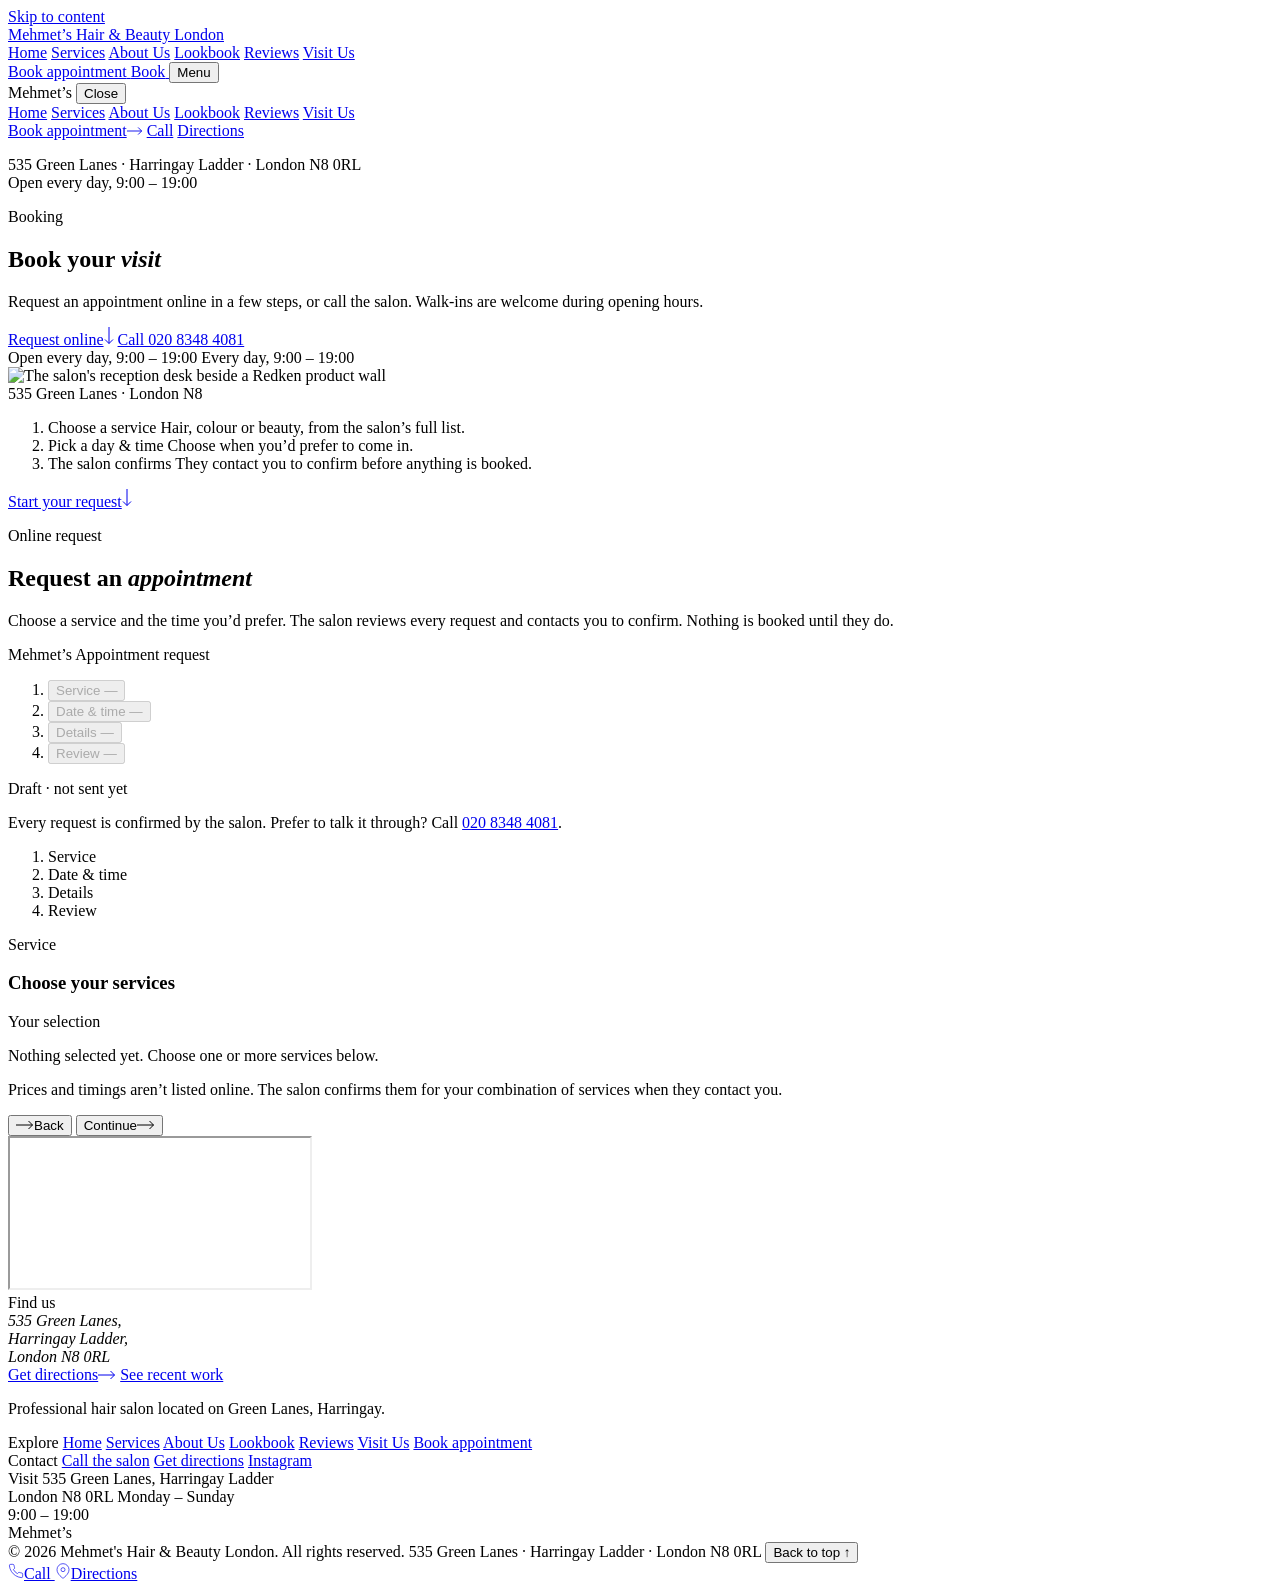
==== booking.html @ 2f1217dd "Add files via upload" ====
<!DOCTYPE html>
<html lang="en-GB">
<head>
<meta charset="utf-8">
<meta name="viewport" content="width=device-width, initial-scale=1">
<title>Booking | Mehmet's Hair &amp; Beauty London, 535 Green Lanes N8</title>
<meta name="description" content="Request an appointment at Mehmet's Hair &amp; Beauty London, or call 020 8348 4081. Open every day 9:00–19:00 at 535 Green Lanes, Harringay Ladder, London N8 0RL.">
<link rel="canonical" href="booking.html">
<meta property="og:type" content="website">
<meta property="og:site_name" content="Mehmet's Hair &amp; Beauty London">
<meta property="og:title" content="Booking | Mehmet's Hair &amp; Beauty London, 535 Green Lanes N8">
<meta property="og:description" content="Request an appointment at Mehmet's Hair &amp; Beauty London, or call 020 8348 4081. Open every day 9:00–19:00 at 535 Green Lanes, Harringay Ladder, London N8 0RL.">
<meta property="og:image" content="assets/images/look-bridal-updo.jpg">
<meta name="twitter:card" content="summary_large_image">
<meta name="theme-color" content="#15120E">
<link rel="icon" href="favicon.svg" type="image/svg+xml">
<link rel="preconnect" href="https://fonts.googleapis.com">
<link rel="preconnect" href="https://fonts.gstatic.com" crossorigin>
<link rel="stylesheet" href="https://fonts.googleapis.com/css2?family=Libre+Caslon+Display&amp;family=Libre+Caslon+Text:ital@1&amp;family=Schibsted+Grotesk:wght@400;500;600&amp;display=swap" media="print" onload="this.media='all'">
<noscript><link rel="stylesheet" href="https://fonts.googleapis.com/css2?family=Libre+Caslon+Display&amp;family=Libre+Caslon+Text:ital@1&amp;family=Schibsted+Grotesk:wght@400;500;600&amp;display=swap"></noscript>
<link rel="preload" as="image" type="image/webp" fetchpriority="high"
      imagesizes="(min-width: 1024px) 460px, 76vw"
      imagesrcset="assets/images/booking-reception-arch-v3-480.webp 480w,
                   assets/images/booking-reception-arch-v3-800.webp 800w,
                   assets/images/booking-reception-arch-v3.webp 1000w">
<link rel="stylesheet" href="assets/css/site.css?v=12">
<script type="application/ld+json">{"@context":"https://schema.org","@type":"HairSalon","name":"Mehmet's Hair & Beauty London","telephone":"+44 20 8348 4081","address":{"@type":"PostalAddress","streetAddress":"535 Green Lanes, Harringay Ladder","addressLocality":"London","postalCode":"N8 0RL","addressCountry":"GB"},"geo":{"@type":"GeoCoordinates","latitude":51.5821896,"longitude":-0.0998259},"openingHoursSpecification":[{"@type":"OpeningHoursSpecification","dayOfWeek":["Monday","Tuesday","Wednesday","Thursday","Friday","Saturday","Sunday"],"opens":"09:00","closes":"19:00"}],"hasMap":"https://www.google.com/maps/place/?q=place_id:ChIJRani9_MbdkgRm6W9HlGE5A0","sameAs":["https://www.instagram.com/mehmets_hair_beauty/"]}</script>
<script src="assets/js/lenis.min.js?v=12" defer></script>
<script src="assets/js/site-motion.js?v=12" defer></script>
<script src="assets/js/site.js?v=12" defer></script>
<script src="assets/js/booking.js?v=12" defer></script>
</head>
<body>

<a class="skip-link" href="#main">Skip to content</a>

<header class="site-header" data-site-header>
  <div class="site-header__inner">
    <a class="wordmark" href="index.html" aria-label="Mehmet's Hair &amp; Beauty London, home">
      <span class="wordmark__name">Mehmet&rsquo;s</span>
      <span class="wordmark__sub">Hair &amp; Beauty London</span>
    </a>
    <nav class="main-nav" aria-label="Main">
      <a href="index.html">Home</a>
      <a href="services.html">Services</a>
      <a href="index.html#about">About Us</a>
      <a href="index.html#lookbook">Lookbook</a>
      <a href="index.html#reviews">Reviews</a>
      <a href="index.html#visit">Visit Us</a>
    </nav>
    <div class="header-actions">
      <a class="btn-book" href="#request" aria-current="page">
        <span class="btn-book__long">Book appointment</span>
        <span class="btn-book__short">Book</span>
      </a>
      <button class="menu-toggle" type="button" aria-label="Open menu" aria-expanded="false" aria-controls="site-menu" data-menu-open>
        <span class="menu-toggle__label">Menu</span>
        <span class="menu-toggle__bars" aria-hidden="true"><span></span><span></span></span>
      </button>
    </div>
  </div>
</header>

<div class="site-menu" id="site-menu" role="dialog" aria-modal="true" aria-label="Menu" aria-hidden="true" data-menu>
  <div class="site-menu__bar">
    <span>Mehmet&rsquo;s</span>
    <button class="menu-close" type="button" data-menu-close>
      Close
      <span class="menu-close__x" aria-hidden="true"><span></span><span></span></span>
    </button>
  </div>
  <nav class="site-menu__nav" aria-label="Menu">
    <a href="index.html">Home</a>
    <a href="services.html">Services</a>
    <a href="index.html#about">About Us</a>
    <a href="index.html#lookbook">Lookbook</a>
    <a href="index.html#reviews">Reviews</a>
    <a href="index.html#visit">Visit Us</a>
  </nav>
  <div class="site-menu__foot">
    <a class="btn-wide" href="#request">Book appointment<svg width="16" height="10" viewBox="0 0 18 10" fill="none" stroke="currentColor" aria-hidden="true"><path d="M0 5h16.5M12.5 1l4 4-4 4"/></svg></a>
    <a class="btn-split" href="tel:+442083484081" aria-label="Call the salon on 020 8348 4081">Call</a>
    <a class="btn-split" href="https://www.google.com/maps/place/?q=place_id:ChIJRani9_MbdkgRm6W9HlGE5A0" target="_blank" rel="noopener">Directions</a>
    <p>535 Green Lanes · Harringay Ladder · London N8 0RL<br>Open every day, 9:00 – 19:00</p>
  </div>
</div>

<main id="main">

<section class="bk-hero">
  <div class="bk-hero__panel" aria-hidden="true"></div>
  <div class="bk-hero__grid">
    <div class="bk-hero__copy">
      <p class="eyebrow" data-reveal="fade" data-now data-delay="100">Booking</p>
      <h1 data-reveal="lines" data-now data-delay="180">
        <span class="line"><span>Book your</span></span>
        <span class="line"><span><em>visit</em></span></span>
      </h1>
      <p class="bk-hero__lede" data-reveal="up" data-now data-delay="600">Request an appointment online in a few steps, or call the salon. Walk-ins are welcome during opening hours.</p>
      <div class="bk-hero__cta" data-reveal="up" data-now data-delay="720">
        <a class="btn btn--cream" href="#request">Request online<svg width="10" height="18" viewBox="0 0 10 18" fill="none" stroke="currentColor" aria-hidden="true"><path d="M5 0v16.5M1 12.5l4 4 4-4"/></svg></a>
        <a class="btn btn--ghost" href="tel:+442083484081" aria-label="Call the salon on 020 8348 4081">Call 020 8348 4081</a>
      </div>
      <div class="bk-hero__meta" data-reveal="fade" data-now data-delay="860">
        <span><span class="status-dot" data-status-dot></span><span data-status-text>Open every day, 9:00 – 19:00</span></span>
        <span class="dim">Every day, 9:00 – 19:00</span>
        <span class="bk-hero__picked" data-picked hidden>Enquiring about <strong data-picked-name></strong><a href="services.html">Change</a></span>
      </div>
    </div>
    <div class="bk-hero__arch">
      <div class="bk-hero__arch-outline" data-reveal="fade" data-now data-delay="1150" aria-hidden="true"></div>
      <div data-reveal="mask" data-now data-delay="300">
        <div class="bk-hero__arch-shot">
          <div data-parallax="0.07">
            <picture>
              <source type="image/webp"
                  sizes="(min-width: 1024px) 460px, 76vw"
                  srcset="assets/images/booking-reception-arch-v3-480.webp 480w,
                  assets/images/booking-reception-arch-v3-800.webp 800w,
                  assets/images/booking-reception-arch-v3.webp 1000w">
              <img src="assets/images/booking-reception-arch-v3.jpg" width="1000" height="1449" fetchpriority="high" decoding="async" alt="The salon's reception desk beside a Redken product wall">
            </picture>
          </div>
        </div>
      </div>
      <span class="bk-hero__arch-caption" data-reveal="fade" data-now data-delay="1350">535 Green Lanes · London N8</span>
    </div>
    <nav class="bk-steps" aria-label="How booking works" data-reveal="fade" data-delay="950">
      <span class="bk-steps__bleed" aria-hidden="true"></span>
      <ol data-reveal="stagger" data-delay="1000">
      <li>
        <span class="bk-steps__mark" aria-hidden="true">
          <span class="bk-steps__dot"></span>
          <span class="bk-steps__line"></span>
        </span>
        <span class="bk-steps__body">
          <span class="bk-steps__title">Choose a service</span>
          <span class="bk-steps__desc">Hair, colour or beauty, from the salon’s full list.</span>
        </span>
      </li>
      <li>
        <span class="bk-steps__mark" aria-hidden="true">
          <span class="bk-steps__dot"></span>
          <span class="bk-steps__line"></span>
        </span>
        <span class="bk-steps__body">
          <span class="bk-steps__title">Pick a day &amp; time</span>
          <span class="bk-steps__desc">Choose when you’d prefer to come in.</span>
        </span>
      </li>
      <li>
        <span class="bk-steps__mark" aria-hidden="true">
          <span class="bk-steps__dot"></span>
          <span class="bk-steps__line"></span>
        </span>
        <span class="bk-steps__body">
          <span class="bk-steps__title">The salon confirms</span>
          <span class="bk-steps__desc">They contact you to confirm before anything is booked.</span>
        </span>
      </li>
      </ol>
      <a class="bk-steps__cta" href="#request">Start your request<svg width="10" height="18" viewBox="0 0 10 18" fill="none" stroke="currentColor" aria-hidden="true"><path d="M5 0v16.5M1 12.5l4 4 4-4"/></svg></a>
    </nav>
  </div>
</section>

<section class="request" id="request">
  <div class="shell">
    <div class="request__head">
      <div>
        <p class="eyebrow" data-reveal="up">Online request</p>
        <h2 data-reveal="lines">
          <span class="line line--flush"><span>Request an</span></span>
          <span class="line"><span><em>appointment</em></span></span>
        </h2>
      </div>
      <p data-reveal="up">Choose a service and the time you’d prefer. The salon reviews every request and contacts you to confirm. Nothing is booked until they do.</p>
    </div>

    <div class="wizard" data-reveal="up" data-wizard>
      <aside class="rail" aria-label="Your request">
        <div class="rail__frame" aria-hidden="true"></div>
        <div class="rail__inner">
          <div class="rail__head">
            <span>Mehmet&rsquo;s</span>
            <span>Appointment request</span>
          </div>
          <ol class="rail__steps" aria-label="Booking steps">
            <li class="rail__step" data-rail-step="1">
              <span class="rail__marker" aria-hidden="true">
                <span class="rail__dot"></span>
                <span class="rail__line"></span>
              </span>
              <button class="rail__btn" type="button" disabled data-rail-go="1" aria-label="Service">
                <span class="rail__label">Service</span>
                <span class="rail__value" data-rail-value>—</span>
              </button>
            </li>
            <li class="rail__step" data-rail-step="2">
              <span class="rail__marker" aria-hidden="true">
                <span class="rail__dot"></span>
                <span class="rail__line"></span>
              </span>
              <button class="rail__btn" type="button" disabled data-rail-go="2" aria-label="Date & time">
                <span class="rail__label">Date &amp; time</span>
                <span class="rail__value" data-rail-value>—</span>
              </button>
            </li>
            <li class="rail__step" data-rail-step="3">
              <span class="rail__marker" aria-hidden="true">
                <span class="rail__dot"></span>
                <span class="rail__line"></span>
              </span>
              <button class="rail__btn" type="button" disabled data-rail-go="3" aria-label="Details">
                <span class="rail__label">Details</span>
                <span class="rail__value" data-rail-value>—</span>
              </button>
            </li>
            <li class="rail__step" data-rail-step="4">
              <span class="rail__marker" aria-hidden="true">
                <span class="rail__dot"></span>
                <span class="rail__line"></span>
              </span>
              <button class="rail__btn" type="button" disabled data-rail-go="4" aria-label="Review">
                <span class="rail__label">Review</span>
                <span class="rail__value" data-rail-value>—</span>
              </button>
            </li>
          </ol>
          <div class="rail__foot">
            <span class="rail__status" aria-live="polite"><span class="status-dot" data-card-dot></span><span data-card-status>Draft · not sent yet</span></span>
            <p>Every request is confirmed by the salon. Prefer to talk it through? Call <a href="tel:+442083484081" aria-label="Call the salon on 020 8348 4081">020 8348 4081</a>.</p>
          </div>
        </div>
      </aside>

      <div class="pane" data-flow>
        <div class="progress" data-progress>
          <ol aria-label="Booking steps">
            <li data-progress-step="1">
              <span class="progress__bar"><span></span></span>
              <span class="progress__label">Service</span>
            </li>
            <li data-progress-step="2">
              <span class="progress__bar"><span></span></span>
              <span class="progress__label">Date &amp; time</span>
            </li>
            <li data-progress-step="3">
              <span class="progress__bar"><span></span></span>
              <span class="progress__label">Details</span>
            </li>
            <li data-progress-step="4">
              <span class="progress__bar"><span></span></span>
              <span class="progress__label">Review</span>
            </li>
          </ol>
          <span class="progress__mobile" data-progress-mobile>Service</span>
        </div>

        <div data-pane>

          <!-- Step 1 — services -->
          <div class="step" data-step="1">
            <h3 tabindex="-1" data-focus>Choose your services</h3>
            <div class="selection">
              <div class="selection__head">
                <span>Your selection</span>
                <span class="selection__count" aria-live="polite" data-sel-count></span>
              </div>
              <p class="selection__empty" data-sel-empty>Nothing selected yet. Choose one or more services below.</p>
              <ul class="chips" aria-label="Selected services" data-chips hidden></ul>
            </div>
            <div class="tabs" role="tablist" aria-label="Service categories" data-tabs></div>
            <div class="svc-grid" role="group" data-svc-grid></div>
            <p class="step__fine">Prices and timings aren’t listed online. The salon confirms them for your combination of services when they contact you.</p>
          </div>

          <!-- Step 2 — day &amp; time -->
          <div class="step step--when" data-step="2" hidden>
            <div class="field-block">
              <h3 tabindex="-1" data-focus>Choose a day &amp; time</h3>
              <p class="step__for">For <strong data-svc-text></strong><button class="text-btn" type="button" data-goto="1">Add or change</button></p>
            </div>
            <div class="field-block">
              <span class="field-label">Day</span>
              <div class="days" role="radiogroup" aria-label="Preferred day" data-days></div>
              <button class="text-btn days-more" type="button" data-more>Show later dates</button>
            </div>
            <div class="times" data-times hidden>
              <span class="field-label">Preferred start time · <strong data-date-long></strong></span>
              <div data-time-groups></div>
            </div>
            <p class="step__fine step__fine--rule">Live availability isn’t shown online yet. Choose the time you’d prefer and the salon will confirm it, or suggest the nearest free time, when they contact you.</p>
          </div>

          <!-- Step 3 — details -->
          <form class="step step--details" data-step="3" hidden novalidate data-details-form>
            <h3 tabindex="-1" data-focus>Your details</h3>
            <div class="form-grid">
              <div class="field">
                <label for="bk-name">Full name</label>
                <input id="bk-name" name="name" type="text" autocomplete="name" maxlength="80" aria-invalid="false" aria-describedby="bk-name-err">
                <span class="field__err" id="bk-name-err"></span>
              </div>
              <div class="field">
                <label for="bk-phone">Mobile number</label>
                <input id="bk-phone" name="phone" type="tel" inputmode="tel" autocomplete="tel" maxlength="25" aria-invalid="false" aria-describedby="bk-phone-err">
                <span class="field__err" id="bk-phone-err"></span>
              </div>
            </div>
            <div class="field">
              <label for="bk-email">Email <span class="opt">(optional)</span></label>
              <input id="bk-email" name="email" type="email" inputmode="email" autocomplete="email" maxlength="120" aria-invalid="false" aria-describedby="bk-email-err">
              <span class="field__err" id="bk-email-err"></span>
            </div>
            <div class="field">
              <label for="bk-notes">Notes for your stylist <span class="opt">(optional)</span></label>
              <textarea id="bk-notes" name="notes" rows="3" maxlength="500" placeholder="Current colour, recent treatments, hair length" aria-invalid="false" aria-describedby="bk-notes-err"></textarea>
              <span class="field__err" id="bk-notes-err"></span>
            </div>
            <div class="visually-hidden" aria-hidden="true">
              <label for="bk-website">Leave this field empty</label>
              <input id="bk-website" name="website" type="text" tabindex="-1" autocomplete="off">
            </div>
            <button type="submit" class="visually-hidden" tabindex="-1" aria-hidden="true">Continue</button>
            <p class="step__fine">Your details are only used to arrange this appointment.</p>
          </form>

          <!-- Step 4 — review -->
          <div class="step" data-step="4" hidden>
            <h3 tabindex="-1" data-focus>Review your request</h3>
            <dl class="review-list" data-review-list></dl>
            <p class="notice">Sending this request does not book the appointment. The salon will contact you to confirm, and the appointment is booked only once they do.</p>
          </div>

          <!-- Step 5 — sent -->
          <div class="step step--done" data-step="5-ok" hidden>
            <span class="badge"><span class="badge__dot"></span><span data-badge-label>Awaiting salon confirmation</span></span>
            <h3 tabindex="-1" data-focus>Request received, <em data-first-name></em>.</h3>
            <p data-done-lede>Your request has reached the salon. It is not a confirmed booking yet: the salon will contact you on <strong data-phone-out></strong> to confirm the appointment or suggest another time.</p>
            <!-- Shown instead of the paragraph above when this build has no booking
                 backend to send to (e.g. a static GitHub Pages preview) — so the demo
                 never claims a request reached the salon when nothing was sent. -->
            <p data-preview-note hidden>This is a preview build of the website, so the form isn&rsquo;t connected to the salon&rsquo;s booking system here &mdash; nothing was actually sent. Call <a href="tel:+442083484081">020 8348 4081</a> to book, or try this on the live site once it&rsquo;s connected.</p>
            <dl class="done-grid" data-done-grid></dl>
            <div class="done-actions">
              <a class="btn btn--ink" href="tel:+442083484081" aria-label="Call the salon on 020 8348 4081">Call the salon<svg width="18" height="10" viewBox="0 0 18 10" fill="none" stroke="currentColor" aria-hidden="true"><path d="M0 5h16.5M12.5 1l4 4-4 4"/></svg></a>
              <a class="btn btn--ghost-ink" href="index.html">Back to home</a>
              <button class="text-btn" type="button" data-restart>Make another request</button>
            </div>
          </div>

          <!-- Step 5 — not sent -->
          <div class="step step--done step--fail" data-step="5-fail" role="alert" hidden>
            <span class="badge badge--fail"><span class="badge__dot"></span>Not sent</span>
            <h3 tabindex="-1" data-focus>Your request wasn’t sent.</h3>
            <p><span data-fail-msg></span> Nothing has been booked. Your details are still here, so you can try again, or call the salon on <a href="tel:+442083484081" aria-label="Call the salon on 020 8348 4081">020 8348 4081</a>.</p>
            <div class="done-actions">
              <button class="btn btn--ink" type="button" data-retry>Try again</button>
              <a class="btn btn--ghost-ink" href="tel:+442083484081" aria-label="Call the salon on 020 8348 4081">Call the salon</a>
              <button class="text-btn" type="button" data-goto="4">Review details</button>
            </div>
          </div>

        </div>

        <div class="actions" data-actions>
          <button class="actions__back is-invisible" type="button" data-back>
            <svg width="18" height="10" viewBox="0 0 18 10" fill="none" stroke="currentColor" aria-hidden="true"><path d="M0 5h16.5M12.5 1l4 4-4 4"/></svg>Back
          </button>
          <span class="actions__note" aria-live="polite" data-bar-note></span>
          <button class="actions__next" type="button" data-next aria-disabled="true">
            <span data-next-label>Continue</span><svg width="18" height="10" viewBox="0 0 18 10" fill="none" stroke="currentColor" aria-hidden="true"><path d="M0 5h16.5M12.5 1l4 4-4 4"/></svg>
          </button>
        </div>
      </div>
    </div>
  </div>
</section>

<section class="findus">
  <div class="findus__map" data-reveal="fade">
    <iframe class="map-embed" title="Map showing Mehmet's Hair &amp; Beauty London at 535 Green Lanes, London N8 0RL"
            src="https://maps.google.com/maps?q=Mehmet%27s%20Hair%20%26%20Beauty%20London%2C%20535%20Green%20Lanes%2C%20London%20N8%200RL&amp;z=16&amp;output=embed"
            loading="lazy"></iframe>
  </div>
  <div class="findus__card" data-reveal="up">
    <span class="eyebrow">Find us</span>
    <address>535 Green Lanes,<br>Harringay Ladder,<br>London N8 0RL</address>
    <div>
      <a class="btn btn--cream" href="https://www.google.com/maps/place/?q=place_id:ChIJRani9_MbdkgRm6W9HlGE5A0" target="_blank" rel="noopener">Get directions<svg width="18" height="10" viewBox="0 0 18 10" fill="none" stroke="currentColor" aria-hidden="true"><path d="M0 5h16.5M12.5 1l4 4-4 4"/></svg></a>
      <a class="btn btn--ghost" href="https://www.instagram.com/mehmets_hair_beauty/?hl=en" target="_blank" rel="noopener">See recent work</a>
    </div>
  </div>
</section>

</main>

<footer class="site-footer">
  <div class="shell">
    <div class="site-footer__grid">
      <div>
        <p class="site-footer__blurb">Professional hair salon located on Green Lanes, Harringay.</p>
      </div>
      <nav class="site-footer__col" aria-label="Footer">
        <span class="site-footer__head">Explore</span>
        <a href="index.html">Home</a>
        <a href="services.html">Services</a>
        <a href="index.html#about">About Us</a>
        <a href="index.html#lookbook">Lookbook</a>
        <a href="index.html#reviews">Reviews</a>
        <a href="index.html#visit">Visit Us</a>
        <a href="#request">Book appointment</a>
      </nav>
      <div class="site-footer__col">
        <span class="site-footer__head">Contact</span>
        <a href="tel:+442083484081" aria-label="Call the salon on 020 8348 4081">Call the salon</a>
        <a href="https://www.google.com/maps/place/?q=place_id:ChIJRani9_MbdkgRm6W9HlGE5A0" target="_blank" rel="noopener">Get directions</a>
        <a href="https://www.instagram.com/mehmets_hair_beauty/?hl=en" target="_blank" rel="noopener">Instagram</a>
      </div>
      <div class="site-footer__col">
        <span class="site-footer__head">Visit</span>
        <span>535 Green Lanes, Harringay Ladder<br>London N8 0RL</span>
        <span>Monday – Sunday<br>9:00 – 19:00</span>
      </div>
    </div>
    <div class="site-footer__word" data-reveal="lines" aria-hidden="true"><span class="line"><span>Mehmet&rsquo;s</span></span></div>
    <div class="site-footer__legal">
      <span>© 2026 Mehmet's Hair &amp; Beauty London. All rights reserved.</span>
      <span>535 Green Lanes · Harringay Ladder · London N8 0RL</span>
      <button class="to-top" type="button" data-to-top>Back to top <span aria-hidden="true">↑</span></button>
    </div>
  </div>
  <div class="quick-bar__spacer"></div>
</footer>

<nav class="quick-bar" aria-label="Quick contact" data-quick-bar>
  <a href="tel:+442083484081" aria-label="Call the salon on 020 8348 4081">
    <svg width="16" height="16" viewBox="0 0 24 24" fill="none" stroke="currentColor" aria-hidden="true"><path d="M22 16.92v3a2 2 0 0 1-2.18 2 19.79 19.79 0 0 1-8.63-3.07 19.5 19.5 0 0 1-6-6 19.79 19.79 0 0 1-3.07-8.67A2 2 0 0 1 4.11 2h3a2 2 0 0 1 2 1.72 12.84 12.84 0 0 0 .7 2.81 2 2 0 0 1-.45 2.11L8.09 9.91a16 16 0 0 0 6 6l1.27-1.27a2 2 0 0 1 2.11-.45 12.84 12.84 0 0 0 2.81.7A2 2 0 0 1 22 16.92z"/></svg>Call
  </a>
  <a href="https://www.google.com/maps/place/?q=place_id:ChIJRani9_MbdkgRm6W9HlGE5A0" target="_blank" rel="noopener">
    <svg width="16" height="16" viewBox="0 0 24 24" fill="none" stroke="currentColor" aria-hidden="true"><path d="M21 10c0 7-9 13-9 13s-9-6-9-13a9 9 0 0 1 18 0z"/><circle cx="12" cy="10" r="3"/></svg>Directions
  </a>
</nav>

</body>
</html>
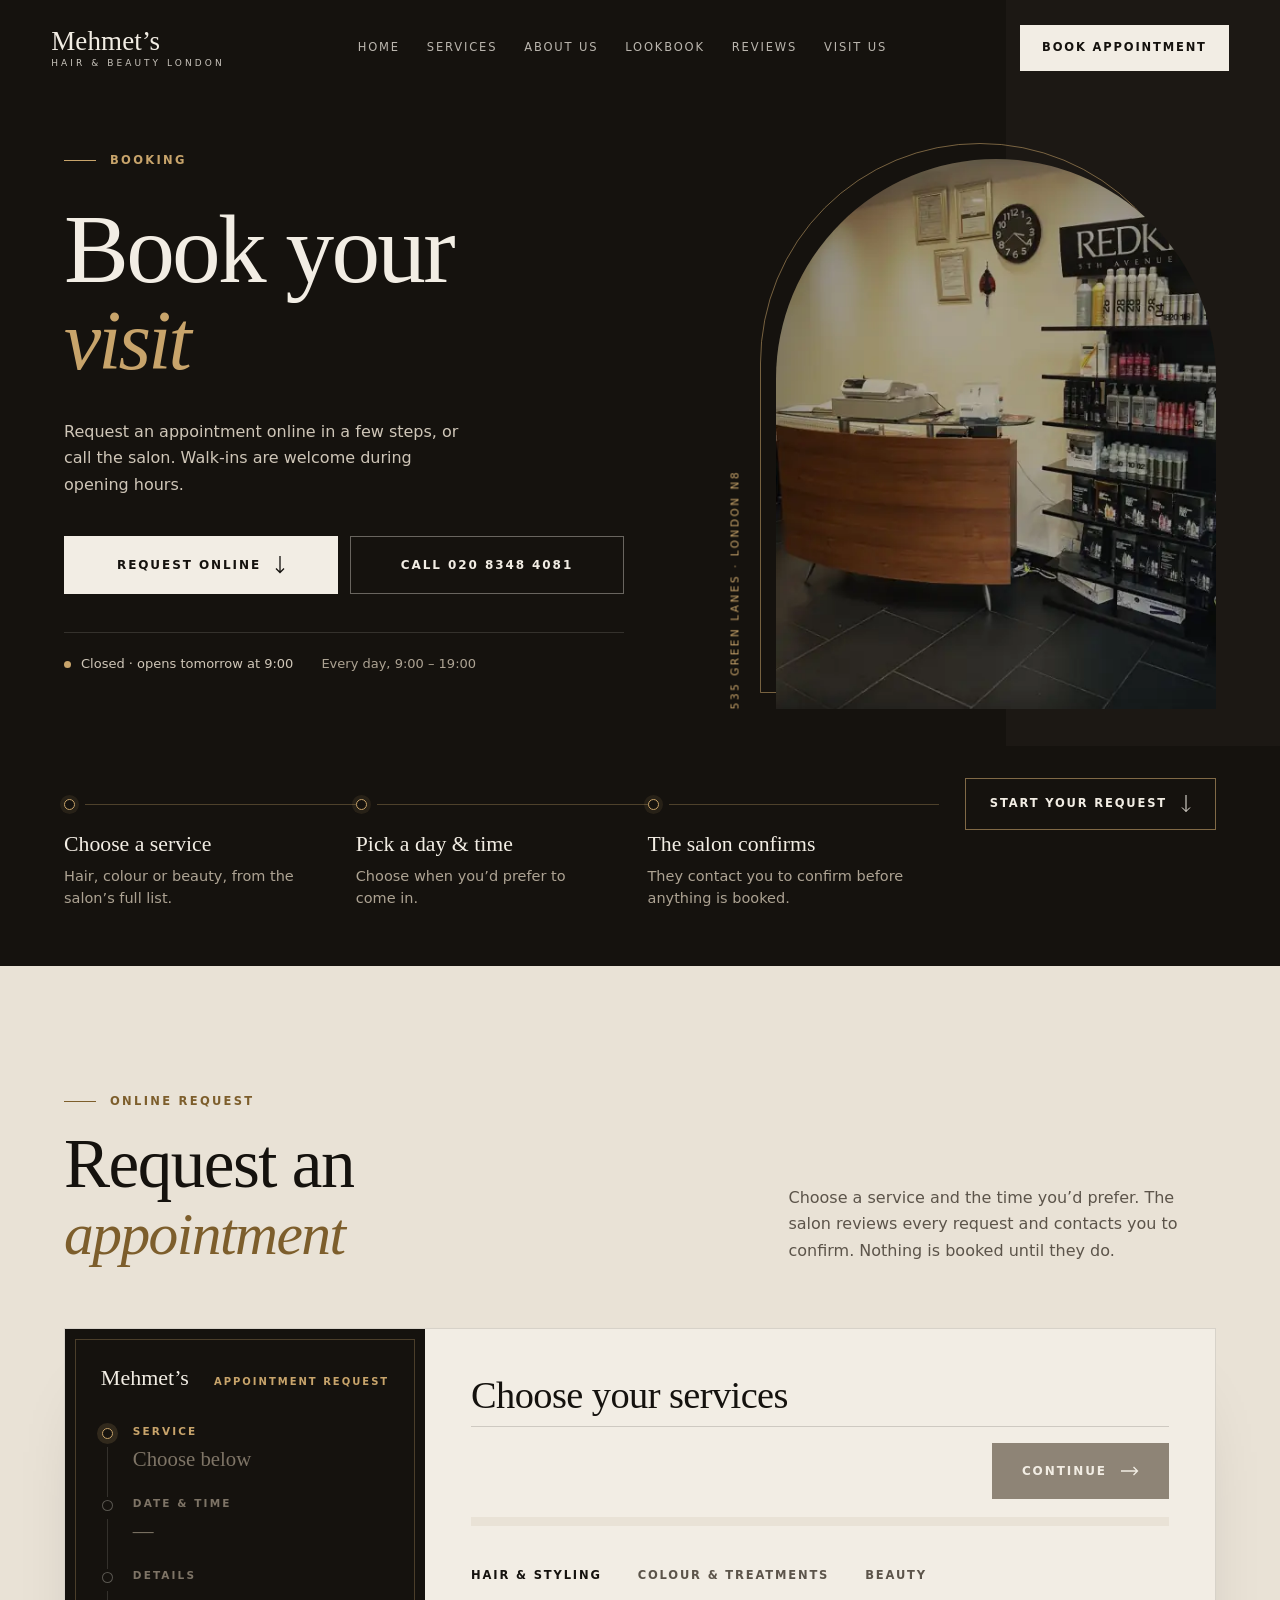
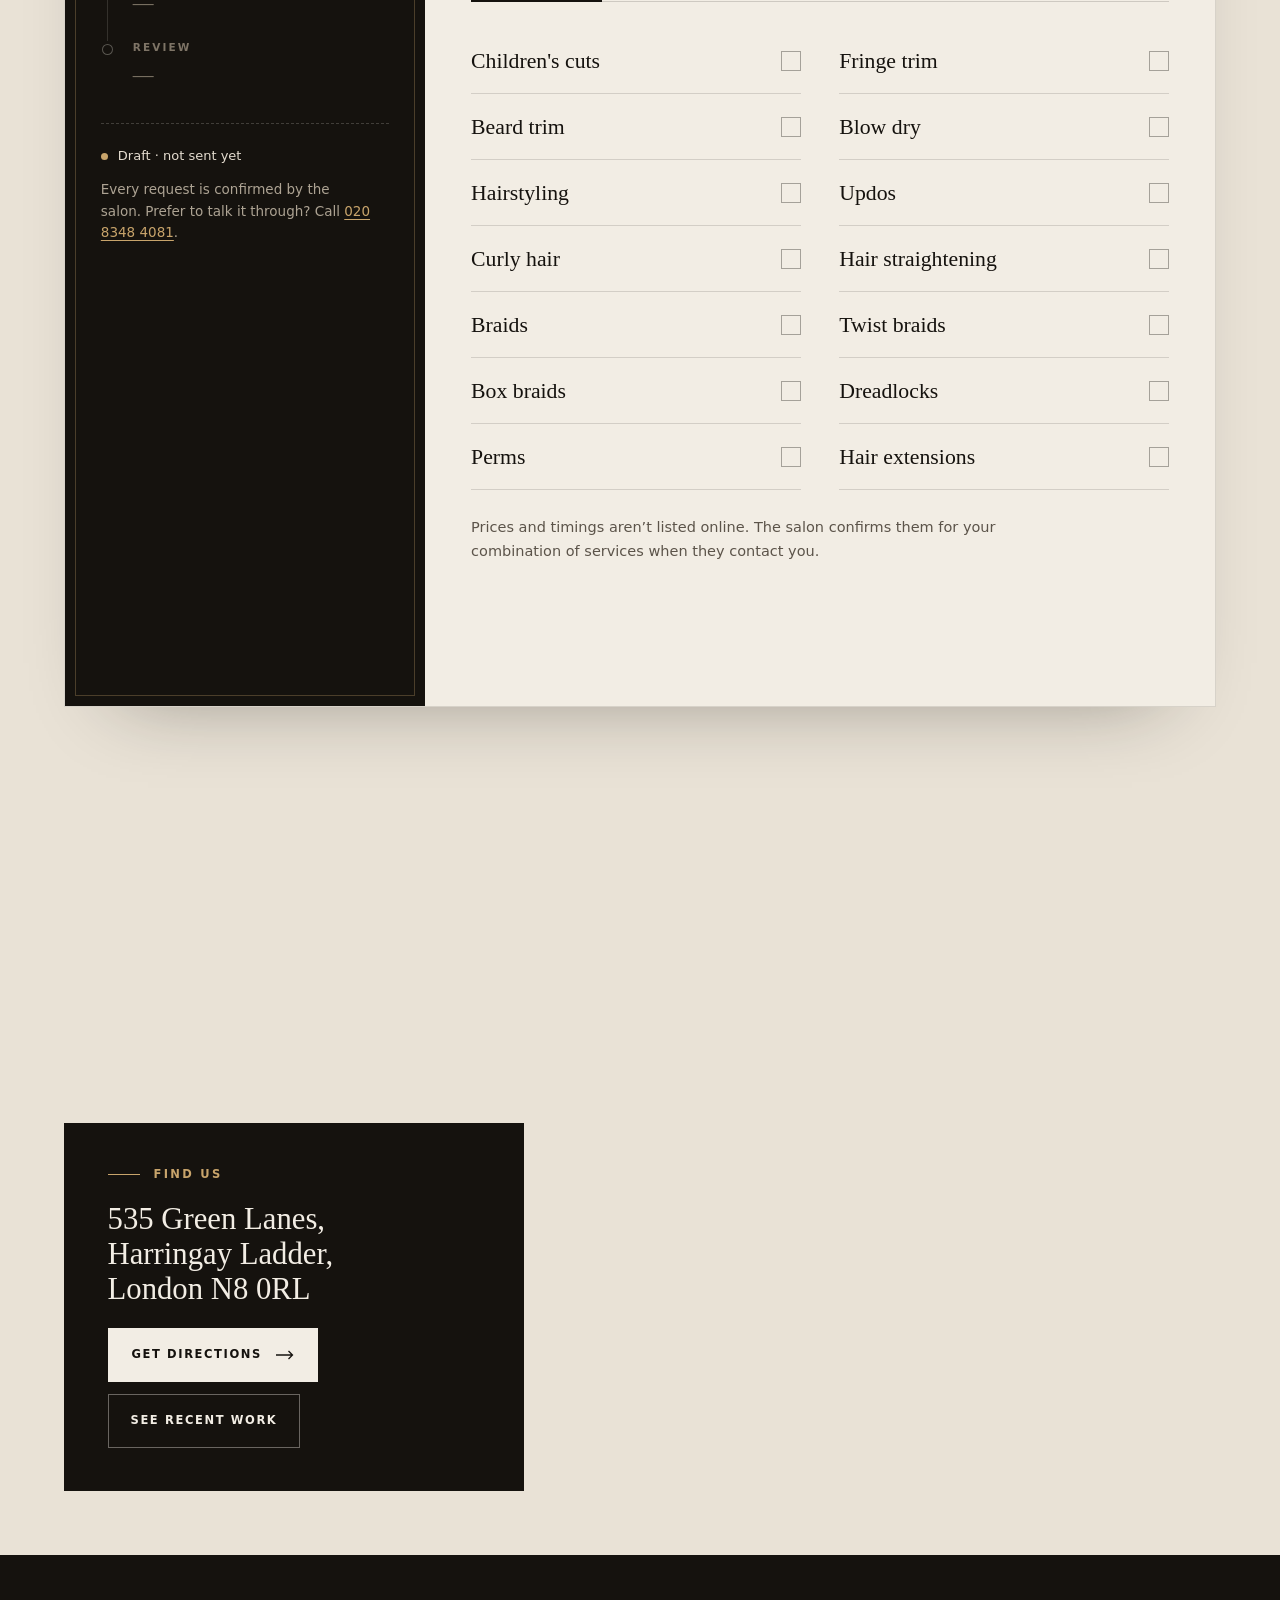
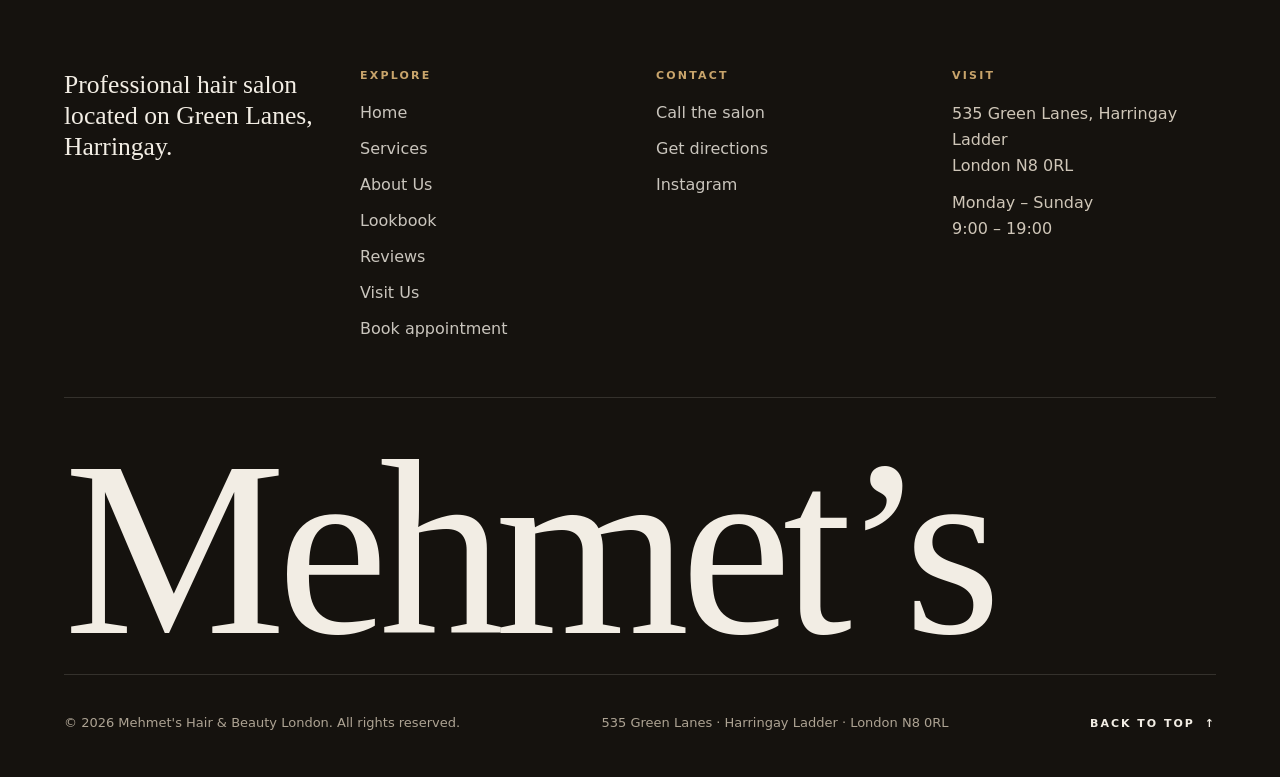
==== commit 654ac2f0: "Update and finalize salon website preview Fix Get Directions links to use the verified place ID with" ====
--- a/booking.html
+++ b/booking.html
@@ -10,7 +10,7 @@
 <meta property="og:site_name" content="Mehmet's Hair &amp; Beauty London">
 <meta property="og:title" content="Booking | Mehmet's Hair &amp; Beauty London, 535 Green Lanes N8">
 <meta property="og:description" content="Request an appointment at Mehmet's Hair &amp; Beauty London, or call 020 8348 4081. Open every day 9:00–19:00 at 535 Green Lanes, Harringay Ladder, London N8 0RL.">
-<meta property="og:image" content="assets/images/look-bridal-updo.jpg">
+<meta property="og:image" content="https://husnain-designs.github.io/Mehmets-hairsbeauty-preview/assets/images/look-bridal-updo.jpg">
 <meta name="twitter:card" content="summary_large_image">
 <meta name="theme-color" content="#15120E">
 <link rel="icon" href="favicon.svg" type="image/svg+xml">
@@ -80,7 +80,7 @@
   <div class="site-menu__foot">
     <a class="btn-wide" href="#request">Book appointment<svg width="16" height="10" viewBox="0 0 18 10" fill="none" stroke="currentColor" aria-hidden="true"><path d="M0 5h16.5M12.5 1l4 4-4 4"/></svg></a>
     <a class="btn-split" href="tel:+442083484081" aria-label="Call the salon on 020 8348 4081">Call</a>
-    <a class="btn-split" href="https://www.google.com/maps/place/?q=place_id:ChIJRani9_MbdkgRm6W9HlGE5A0" target="_blank" rel="noopener">Directions</a>
+    <a class="btn-split" href="https://www.google.com/maps/dir/?api=1&amp;destination=Mehmet%27s%20Hair%20%26%20Beauty%20London%2C%20535%20Green%20Lanes%2C%20Harringay%20Ladder%2C%20London%20N8%200RL%2C%20United%20Kingdom&amp;destination_place_id=ChIJRani9_MbdkgRm6W9HlGE5A0" target="_blank" rel="noopener noreferrer">Directions</a>
     <p>535 Green Lanes · Harringay Ladder · London N8 0RL<br>Open every day, 9:00 – 19:00</p>
   </div>
 </div>
@@ -336,7 +336,7 @@
           <!-- Step 5 — sent -->
           <div class="step step--done" data-step="5-ok" hidden>
             <span class="badge"><span class="badge__dot"></span><span data-badge-label>Awaiting salon confirmation</span></span>
-            <h3 tabindex="-1" data-focus>Request received, <em data-first-name></em>.</h3>
+            <h3 tabindex="-1" data-focus><span data-heading-lead>Request received</span>, <em data-first-name></em>.</h3>
             <p data-done-lede>Your request has reached the salon. It is not a confirmed booking yet: the salon will contact you on <strong data-phone-out></strong> to confirm the appointment or suggest another time.</p>
             <!-- Shown instead of the paragraph above when this build has no booking
                  backend to send to (e.g. a static GitHub Pages preview) — so the demo
@@ -381,14 +381,14 @@
 <section class="findus">
   <div class="findus__map" data-reveal="fade">
     <iframe class="map-embed" title="Map showing Mehmet's Hair &amp; Beauty London at 535 Green Lanes, London N8 0RL"
-            src="https://maps.google.com/maps?q=Mehmet%27s%20Hair%20%26%20Beauty%20London%2C%20535%20Green%20Lanes%2C%20London%20N8%200RL&amp;z=16&amp;output=embed"
+            src="https://maps.google.com/maps?q=place_id:ChIJRani9_MbdkgRm6W9HlGE5A0&amp;z=16&amp;output=embed"
             loading="lazy"></iframe>
   </div>
   <div class="findus__card" data-reveal="up">
     <span class="eyebrow">Find us</span>
     <address>535 Green Lanes,<br>Harringay Ladder,<br>London N8 0RL</address>
     <div>
-      <a class="btn btn--cream" href="https://www.google.com/maps/place/?q=place_id:ChIJRani9_MbdkgRm6W9HlGE5A0" target="_blank" rel="noopener">Get directions<svg width="18" height="10" viewBox="0 0 18 10" fill="none" stroke="currentColor" aria-hidden="true"><path d="M0 5h16.5M12.5 1l4 4-4 4"/></svg></a>
+      <a class="btn btn--cream" href="https://www.google.com/maps/dir/?api=1&amp;destination=Mehmet%27s%20Hair%20%26%20Beauty%20London%2C%20535%20Green%20Lanes%2C%20Harringay%20Ladder%2C%20London%20N8%200RL%2C%20United%20Kingdom&amp;destination_place_id=ChIJRani9_MbdkgRm6W9HlGE5A0" target="_blank" rel="noopener noreferrer">Get directions<svg width="18" height="10" viewBox="0 0 18 10" fill="none" stroke="currentColor" aria-hidden="true"><path d="M0 5h16.5M12.5 1l4 4-4 4"/></svg></a>
       <a class="btn btn--ghost" href="https://www.instagram.com/mehmets_hair_beauty/?hl=en" target="_blank" rel="noopener">See recent work</a>
     </div>
   </div>
@@ -415,7 +415,7 @@
       <div class="site-footer__col">
         <span class="site-footer__head">Contact</span>
         <a href="tel:+442083484081" aria-label="Call the salon on 020 8348 4081">Call the salon</a>
-        <a href="https://www.google.com/maps/place/?q=place_id:ChIJRani9_MbdkgRm6W9HlGE5A0" target="_blank" rel="noopener">Get directions</a>
+        <a href="https://www.google.com/maps/dir/?api=1&amp;destination=Mehmet%27s%20Hair%20%26%20Beauty%20London%2C%20535%20Green%20Lanes%2C%20Harringay%20Ladder%2C%20London%20N8%200RL%2C%20United%20Kingdom&amp;destination_place_id=ChIJRani9_MbdkgRm6W9HlGE5A0" target="_blank" rel="noopener noreferrer">Get directions</a>
         <a href="https://www.instagram.com/mehmets_hair_beauty/?hl=en" target="_blank" rel="noopener">Instagram</a>
       </div>
       <div class="site-footer__col">
@@ -438,7 +438,7 @@
   <a href="tel:+442083484081" aria-label="Call the salon on 020 8348 4081">
     <svg width="16" height="16" viewBox="0 0 24 24" fill="none" stroke="currentColor" aria-hidden="true"><path d="M22 16.92v3a2 2 0 0 1-2.18 2 19.79 19.79 0 0 1-8.63-3.07 19.5 19.5 0 0 1-6-6 19.79 19.79 0 0 1-3.07-8.67A2 2 0 0 1 4.11 2h3a2 2 0 0 1 2 1.72 12.84 12.84 0 0 0 .7 2.81 2 2 0 0 1-.45 2.11L8.09 9.91a16 16 0 0 0 6 6l1.27-1.27a2 2 0 0 1 2.11-.45 12.84 12.84 0 0 0 2.81.7A2 2 0 0 1 22 16.92z"/></svg>Call
   </a>
-  <a href="https://www.google.com/maps/place/?q=place_id:ChIJRani9_MbdkgRm6W9HlGE5A0" target="_blank" rel="noopener">
+  <a href="https://www.google.com/maps/dir/?api=1&amp;destination=Mehmet%27s%20Hair%20%26%20Beauty%20London%2C%20535%20Green%20Lanes%2C%20Harringay%20Ladder%2C%20London%20N8%200RL%2C%20United%20Kingdom&amp;destination_place_id=ChIJRani9_MbdkgRm6W9HlGE5A0" target="_blank" rel="noopener noreferrer">
     <svg width="16" height="16" viewBox="0 0 24 24" fill="none" stroke="currentColor" aria-hidden="true"><path d="M21 10c0 7-9 13-9 13s-9-6-9-13a9 9 0 0 1 18 0z"/><circle cx="12" cy="10" r="3"/></svg>Directions
   </a>
 </nav>
--- a/assets/css/site.css
+++ b/assets/css/site.css
@@ -0,0 +1,2630 @@
+/* ==========================================================================
+   Mehmet's Hair & Beauty London
+   Design tokens and shared chrome. Values mirror the Claude Design prototypes
+   (Home.dc.html / Services.dc.html / Booking.dc.html) exactly; the layout
+   switches that the prototypes computed in JS from window.innerWidth are
+   expressed here as media queries at the same breakpoints:
+     < 768   phone          >= 1024  desktop layout ("d")
+     >= 1100 booking rail   >= 1200  inline main nav
+   ========================================================================== */
+
+:root {
+  /* Surfaces */
+  --ink:        #15120E;
+  --ink-2:      #1C1814;
+  --ink-3:      #201B16;
+  --cream:      #F2EDE4;
+  --sand:       #E9E2D6;
+  --sand-2:     #DDD4C5;
+  --wine:       #4E1A1E;
+
+  /* Accents */
+  --gold:       #C8A46B;   /* on dark  */
+  --gold-deep:  #7D5E2C;   /* on light */
+  --gold-soft:  #D9BC88;   /* on wine  */
+
+  /* Text */
+  --on-dark:        #F2EDE4;
+  --on-dark-muted:  #ADA393;
+  --on-dark-soft:   #CFC6B8;
+  --on-dark-warm:   #E4DCCF;
+  --on-wine-muted:  #E3D1C8;
+  --on-light:       #15120E;
+  --on-light-muted: #5C544A;
+  --disabled:       #8E8476;
+  --disabled-2:     #7E7466;
+  --error:          #8A2A2A;
+
+  /* Status dots */
+  --open-dark:  #93B58C;
+  --open-light: #4F7A48;
+
+  /* Hairlines */
+  --line-dark:   rgba(242,237,228,.16);
+  --line-dark-2: rgba(242,237,228,.18);
+  --line-light:  rgba(21,18,14,.16);
+  --line-light-2:rgba(21,18,14,.2);
+
+  /* Type */
+  --display: 'Libre Caslon Display', Georgia, 'Times New Roman', serif;
+  --italic:  'Libre Caslon Text', Georgia, 'Times New Roman', serif;
+  --sans:    'Schibsted Grotesk', system-ui, -apple-system, 'Segoe UI', sans-serif;
+
+  /* Motion */
+  --ease:      cubic-bezier(.16, 1, .3, 1);
+  --ease-mask: cubic-bezier(.77, 0, .18, 1);
+
+  /* Rhythm */
+  --gutter:     clamp(20px, 5vw, 64px);
+  --gutter-hdr: clamp(20px, 4vw, 56px);
+  --shell:      1440px;
+  --header-h:   96px;
+}
+
+/* --------------------------------------------------------------- reset -- */
+html { background: var(--ink); -webkit-text-size-adjust: 100%; }
+html, body { margin: 0; overflow-x: clip; }
+body {
+  -webkit-font-smoothing: antialiased;
+  -moz-osx-font-smoothing: grayscale;
+  text-rendering: optimizeLegibility;
+  font-family: var(--sans);
+  background: var(--ink);
+  color: var(--on-dark);
+}
+*, *::before, *::after { box-sizing: border-box; }
+img, iframe, svg, video { display: block; max-width: 100%; }
+/* <picture> is a pure wrapper: keep the <img> as the direct layout child */
+picture { display: contents; }
+/* Any component that sets its own `display` would otherwise out-rank the UA's
+   [hidden] rule, leaving JS-hidden elements on screen. Toggle visibility with
+   el.hidden and let this win. Elements that must stay in layout while hidden
+   use a class and `visibility` instead. */
+[hidden] { display: none !important; }
+a { color: var(--gold-deep); }
+a:hover { color: var(--ink); }
+a:focus-visible, button:focus-visible, input:focus-visible, textarea:focus-visible {
+  outline: 2px solid var(--gold);
+  outline-offset: 4px;
+}
+::selection { background: var(--gold); color: var(--ink); }
+[data-hscroll-track]::-webkit-scrollbar { display: none; }
+
+/* Lenis */
+html.lenis, html.lenis body { height: auto; }
+.lenis.lenis-smooth { scroll-behavior: auto !important; }
+.lenis.lenis-stopped { overflow: hidden; }
+
+@media (prefers-reduced-motion: reduce) {
+  *, *::before, *::after {
+    transition-duration: .01ms !important;
+    animation-duration: .01ms !important;
+    scroll-behavior: auto !important;
+  }
+}
+
+/* ----------------------------------------------------------- utilities -- */
+.shell {
+  max-width: var(--shell);
+  margin-inline: auto;
+  padding-inline: var(--gutter);
+}
+
+/* Heading line, clipped so site-motion can slide the inner span up into it */
+.line { display: block; overflow: hidden; padding: 0 .1em .12em 0; margin-bottom: -.12em; }
+.line > span { display: block; }
+.line--flush { padding-right: 0; }
+
+em.accent {
+  font-family: var(--italic);
+  font-style: italic;
+  font-size: .88em;
+}
+
+/* Small uppercase label with the leading rule */
+.eyebrow {
+  margin: 0;
+  display: flex;
+  align-items: center;
+  gap: 14px;
+  font: 600 11.5px/1.3 var(--sans);
+  letter-spacing: .2em;
+  text-transform: uppercase;
+}
+.eyebrow::before {
+  content: "";
+  width: 32px;
+  height: 1px;
+  background: currentColor;
+  flex: none;
+}
+.eyebrow--bare::before { display: none; }
+
+.skip-link {
+  position: fixed;
+  left: -9999px;
+  top: 12px;
+  z-index: 100;
+  background: var(--cream);
+  color: var(--ink);
+  padding: 14px 18px;
+  font: 600 13px/1 var(--sans);
+  text-decoration: none;
+}
+.skip-link:focus { left: 12px; }
+
+.visually-hidden {
+  position: absolute;
+  left: -9999px;
+  top: 0;
+  width: 1px;
+  height: 1px;
+  overflow: hidden;
+}
+
+/* ------------------------------------------------------------- buttons -- */
+.btn {
+  display: inline-flex;
+  align-items: center;
+  gap: 14px;
+  height: 56px;
+  padding: 0 28px;
+  border: 0;
+  text-decoration: none;
+  cursor: pointer;
+  font: 600 12px/1 var(--sans);
+  letter-spacing: .16em;
+  text-transform: uppercase;
+  white-space: nowrap;
+  transition: background-color .45s ease, border-color .4s ease, color .45s ease,
+              gap .5s var(--ease);
+}
+.btn svg { flex: none; stroke-width: 1.3; }
+.btn:hover { gap: 22px; }
+
+/* Cream fill, used on dark ground */
+.btn--cream { background: var(--cream); color: var(--ink); }
+.btn--cream:hover { background: var(--gold); color: var(--ink); }
+.btn--cream.on-wine:hover { background: var(--gold-soft); }
+
+/* Ink fill, used on light ground */
+.btn--ink { background: var(--ink); color: var(--cream); }
+.btn--ink:hover { background: var(--wine); color: var(--cream); }
+
+/* Outline */
+.btn--ghost {
+  background: transparent;
+  border: 1px solid rgba(242,237,228,.38);
+  color: var(--on-dark);
+  gap: 0;
+}
+.btn--ghost:hover {
+  border-color: var(--cream);
+  background: rgba(242,237,228,.07);
+  color: var(--on-dark);
+  gap: 0;
+}
+.btn--ghost.has-arrow { gap: 14px; }
+.btn--ghost.has-arrow:hover { gap: 20px; }
+
+.btn--ghost-ink {
+  background: transparent;
+  border: 1px solid rgba(21,18,14,.32);
+  color: var(--ink);
+  gap: 0;
+}
+.btn--ghost-ink:hover {
+  border-color: var(--ink);
+  background: rgba(21,18,14,.05);
+  color: var(--ink);
+  gap: 0;
+}
+
+/* Underlined text action */
+.link-underline {
+  display: inline-flex;
+  align-items: center;
+  gap: 14px;
+  padding: 6px 0;
+  background: none;
+  border: 0;
+  border-bottom: 1px solid currentColor;
+  cursor: pointer;
+  text-decoration: none;
+  font: 600 12px/1 var(--sans);
+  letter-spacing: .16em;
+  text-transform: uppercase;
+  transition: gap .5s var(--ease), color .3s ease;
+}
+.link-underline svg { flex: none; stroke-width: 1.3; }
+.link-underline--ink { color: var(--ink); }
+.link-underline--ink:hover { color: var(--wine); gap: 22px; }
+.link-underline--gold { color: var(--gold-deep); font-size: 11px; }
+.link-underline--gold:hover { color: var(--ink); }
+
+.status-dot {
+  width: 7px;
+  height: 7px;
+  border-radius: 50%;
+  flex: none;
+  background: var(--gold);
+}
+.status-dot.is-open { background: var(--open-dark); }
+.on-light .status-dot { background: var(--gold-deep); }
+.on-light .status-dot.is-open { background: var(--open-light); }
+
+/* -------------------------------------------------------------- header -- */
+.site-header {
+  position: fixed;
+  inset: 0 0 auto;
+  z-index: 60;
+  color: var(--on-dark);
+  background-color: rgba(242,237,228,0);
+  border-bottom: 1px solid rgba(21,18,14,0);
+  transform: translate3d(0, 0, 0);
+  transition: transform .7s var(--ease), background-color .5s ease,
+              color .5s ease, border-color .5s ease;
+}
+.site-header.is-ink {
+  color: var(--ink);
+  background-color: rgba(242,237,228,.9);
+  border-bottom-color: rgba(21,18,14,.1);
+  backdrop-filter: saturate(1.3) blur(16px);
+  -webkit-backdrop-filter: saturate(1.3) blur(16px);
+}
+.site-header.is-hidden { transform: translate3d(0, -101%, 0); }
+
+.site-header__inner {
+  max-width: var(--shell);
+  margin-inline: auto;
+  padding-inline: var(--gutter-hdr);
+  height: var(--header-h);
+  display: flex;
+  align-items: center;
+  justify-content: space-between;
+  gap: 24px;
+  transition: height .6s var(--ease);
+}
+@media (min-width: 768px) {
+  .site-header.is-scrolled .site-header__inner { height: 74px; }
+}
+@media (max-width: 767px) {
+  .site-header__inner { height: 64px; }
+}
+
+.wordmark {
+  display: flex;
+  flex-direction: column;
+  gap: 4px;
+  color: inherit;
+  text-decoration: none;
+  line-height: 1;
+}
+.wordmark__name { font-family: var(--display); font-size: 27px; letter-spacing: .005em; }
+.wordmark__sub {
+  font: 500 9px/1 var(--sans);
+  letter-spacing: .34em;
+  text-transform: uppercase;
+  opacity: .82;
+}
+
+.main-nav {
+  display: none;
+  gap: clamp(22px, 2.1vw, 36px);
+  font: 500 11.5px/1 var(--sans);
+  letter-spacing: .16em;
+  text-transform: uppercase;
+  white-space: nowrap;
+}
+.main-nav a {
+  color: inherit;
+  text-decoration: none;
+  padding: 10px 0;
+  border-bottom: 1px solid transparent;
+  opacity: .75;
+  transition: opacity .3s ease, border-color .3s ease;
+}
+.main-nav a:hover { opacity: 1; border-bottom-color: currentColor; color: inherit; }
+.main-nav a[aria-current="page"] { opacity: 1; border-bottom-color: currentColor; }
+@media (min-width: 1200px) { .main-nav { display: flex; } }
+
+.header-actions { display: flex; align-items: center; gap: clamp(14px, 1.6vw, 22px); }
+
+.btn-book {
+  display: inline-flex;
+  align-items: center;
+  gap: 12px;
+  height: 46px;
+  padding: 0 22px;
+  background: var(--cream);
+  color: var(--ink);
+  text-decoration: none;
+  font: 600 11.5px/1 var(--sans);
+  letter-spacing: .16em;
+  text-transform: uppercase;
+  white-space: nowrap;
+  transition: background-color .5s ease, color .5s ease, gap .5s var(--ease);
+}
+.btn-book:hover { gap: 18px; color: var(--ink); }
+.site-header.is-ink .btn-book { background: var(--ink); color: var(--cream); }
+.site-header.is-ink .btn-book:hover { color: var(--cream); }
+.btn-book__long { display: inline; }
+.btn-book__short { display: none; }
+@media (max-width: 767px) {
+  .btn-book { height: 40px; padding: 0 16px; }
+  .btn-book__long { display: none; }
+  .btn-book__short { display: inline; }
+}
+
+.menu-toggle {
+  display: flex;
+  align-items: center;
+  justify-content: flex-end;
+  gap: 12px;
+  min-width: 44px;
+  height: 44px;
+  padding: 0;
+  background: none;
+  border: 0;
+  color: inherit;
+  cursor: pointer;
+  font: 600 11.5px/1 var(--sans);
+  letter-spacing: .18em;
+  text-transform: uppercase;
+}
+@media (min-width: 1200px) { .menu-toggle { display: none; } }
+.menu-toggle__label { display: inline; }
+@media (max-width: 767px) { .menu-toggle__label { display: none; } }
+.menu-toggle__bars { display: flex; flex-direction: column; gap: 6px; width: 26px; }
+.menu-toggle__bars span { height: 1px; background: currentColor; }
+.menu-toggle__bars span:last-child { width: 16px; margin-left: auto; }
+
+/* ---------------------------------------------------------- menu panel -- */
+.site-menu {
+  position: fixed;
+  inset: 0;
+  z-index: 70;
+  background: var(--ink);
+  color: var(--on-dark);
+  display: flex;
+  flex-direction: column;
+  padding: 0 clamp(20px, 5vw, 56px) calc(24px + env(safe-area-inset-bottom));
+  overflow-y: auto;
+  clip-path: inset(0% 0% 100% 0%);
+  visibility: hidden;
+  transition: clip-path .85s var(--ease-mask), visibility 0s linear .85s;
+}
+.site-menu.is-open { clip-path: inset(0% 0% 0% 0%); visibility: visible; transition-delay: 0s, 0s; }
+
+.site-menu__bar {
+  height: 64px;
+  flex: none;
+  display: flex;
+  align-items: center;
+  justify-content: space-between;
+}
+.site-menu__bar > span { font-family: var(--display); font-size: 27px; }
+.menu-close {
+  display: flex;
+  align-items: center;
+  gap: 12px;
+  height: 44px;
+  padding: 0;
+  background: none;
+  border: 0;
+  color: var(--on-dark);
+  cursor: pointer;
+  font: 600 11.5px/1 var(--sans);
+  letter-spacing: .18em;
+  text-transform: uppercase;
+}
+.menu-close__x { position: relative; width: 18px; height: 18px; }
+.menu-close__x span {
+  position: absolute;
+  left: 0; right: 0; top: 50%;
+  height: 1px;
+  background: currentColor;
+}
+.menu-close__x span:first-child { transform: rotate(45deg); }
+.menu-close__x span:last-child { transform: rotate(-45deg); }
+
+.site-menu__nav {
+  flex: 1;
+  display: flex;
+  flex-direction: column;
+  justify-content: center;
+  padding: 28px 0;
+}
+.site-menu__nav a {
+  display: block;
+  padding: 3px 0;
+  color: var(--on-dark);
+  text-decoration: none;
+  font-family: var(--display);
+  font-size: clamp(2.1rem, 9vw, 4.4rem);
+  line-height: 1.1;
+  letter-spacing: -.01em;
+  opacity: 0;
+  transform: translate3d(0, 56px, 0);
+  transition: transform 1s var(--ease), opacity 1s ease, color .3s ease;
+}
+.site-menu__nav a:hover,
+.site-menu__nav a[aria-current="page"] { color: var(--gold); }
+.site-menu.is-open .site-menu__nav a { opacity: 1; transform: translate3d(0, 0, 0); }
+.site-menu__nav a:nth-child(1) { transition-delay: .26s, .26s, 0s; }
+.site-menu__nav a:nth-child(2) { transition-delay: .31s, .31s, 0s; }
+.site-menu__nav a:nth-child(3) { transition-delay: .36s, .36s, 0s; }
+.site-menu__nav a:nth-child(4) { transition-delay: .41s, .41s, 0s; }
+.site-menu__nav a:nth-child(5) { transition-delay: .46s, .46s, 0s; }
+.site-menu__nav a:nth-child(6) { transition-delay: .51s, .51s, 0s; }
+
+.site-menu__foot {
+  flex: none;
+  display: grid;
+  grid-template-columns: 1fr 1fr;
+  gap: 10px;
+  opacity: 0;
+  transform: translate3d(0, 56px, 0);
+  transition: opacity 1s ease .58s, transform 1s var(--ease) .58s;
+}
+.site-menu.is-open .site-menu__foot { opacity: 1; transform: translate3d(0, 0, 0); }
+.site-menu__foot .btn-wide {
+  grid-column: 1 / -1;
+  display: flex;
+  align-items: center;
+  justify-content: center;
+  gap: 14px;
+  height: 56px;
+  background: var(--cream);
+  color: var(--ink);
+  text-decoration: none;
+  font: 600 12px/1 var(--sans);
+  letter-spacing: .16em;
+  text-transform: uppercase;
+}
+.site-menu__foot .btn-split {
+  display: flex;
+  align-items: center;
+  justify-content: center;
+  height: 52px;
+  border: 1px solid rgba(242,237,228,.35);
+  color: var(--on-dark);
+  text-decoration: none;
+  font: 600 11.5px/1 var(--sans);
+  letter-spacing: .16em;
+  text-transform: uppercase;
+}
+.site-menu__foot p {
+  grid-column: 1 / -1;
+  margin: 12px 0 0;
+  font: 400 13px/1.6 var(--sans);
+  color: var(--on-dark-muted);
+  text-align: center;
+}
+
+/* ------------------------------------------------- mobile contact bar -- */
+.quick-bar {
+  display: none;
+  position: fixed;
+  left: 0; right: 0; bottom: 0;
+  z-index: 55;
+  grid-template-columns: 1fr 1fr;
+  background: var(--ink);
+  border-top: 1px solid var(--line-dark);
+  padding-bottom: env(safe-area-inset-bottom);
+  transform: translate3d(0, 0, 0);
+  transition: transform .5s var(--ease);
+}
+.quick-bar.is-down { transform: translate3d(0, 100%, 0); }
+.quick-bar a {
+  display: flex;
+  align-items: center;
+  justify-content: center;
+  gap: 10px;
+  height: 64px;
+  color: var(--on-dark);
+  text-decoration: none;
+  font: 600 12px/1 var(--sans);
+  letter-spacing: .16em;
+  text-transform: uppercase;
+}
+.quick-bar a:first-child { border-right: 1px solid var(--line-dark); }
+.quick-bar svg { stroke-width: 1.6; }
+.quick-bar__spacer { height: 0; }
+@media (max-width: 767px) {
+  .quick-bar { display: grid; }
+  .quick-bar__spacer { height: calc(64px + env(safe-area-inset-bottom)); }
+}
+
+/* -------------------------------------------------------------- footer -- */
+.site-footer {
+  background: var(--ink);
+  color: var(--on-dark);
+  padding: clamp(72px, 9vw, 128px) 0 0;
+  overflow: hidden;
+}
+.site-footer__grid {
+  display: grid;
+  grid-template-columns: repeat(auto-fit, minmax(min(100%, 210px), 1fr));
+  gap: 44px 32px;
+  padding-bottom: 56px;
+  border-bottom: 1px solid rgba(242,237,228,.14);
+}
+.site-footer__blurb {
+  margin: 0;
+  max-width: 300px;
+  font-family: var(--display);
+  font-size: 1.6rem;
+  line-height: 1.2;
+}
+.site-footer__col { display: flex; flex-direction: column; gap: 12px; }
+.site-footer__head {
+  font: 600 11px/1 var(--sans);
+  letter-spacing: .2em;
+  text-transform: uppercase;
+  color: var(--gold);
+  margin-bottom: 8px;
+}
+.site-footer__col a {
+  color: var(--on-dark);
+  text-decoration: none;
+  font: 400 16px/1.5 var(--sans);
+  opacity: .82;
+  transition: opacity .3s ease;
+  /* The text box is only 24px tall, which is a mean target on a phone. The padding
+     lifts it to 36px and the matching negative margin takes it straight back out of
+     the layout, so the spacing is pixel-identical and neighbouring links meet without
+     overlapping across the column's 12px gap. */
+  padding-block: 6px;
+  margin-block: -6px;
+  -webkit-tap-highlight-color: transparent;
+}
+.site-footer__col a:hover { opacity: 1; color: var(--on-dark); }
+.site-footer__col span:not(.site-footer__head) {
+  font: 400 16px/1.6 var(--sans);
+  color: var(--on-dark-soft);
+}
+.site-footer__word {
+  margin-top: clamp(28px, 4vw, 56px);
+  font-family: var(--display);
+  font-size: clamp(4.6rem, 19.5vw, 22rem);
+  line-height: .8;
+  letter-spacing: -.035em;
+  white-space: nowrap;
+  color: var(--cream);
+}
+.site-footer__word .line { padding: 0 .05em .1em 0; margin-bottom: 0; }
+.site-footer__legal {
+  display: flex;
+  flex-wrap: wrap;
+  justify-content: space-between;
+  align-items: center;
+  gap: 14px 32px;
+  padding: 26px 0 32px;
+  border-top: 1px solid rgba(242,237,228,.14);
+  font: 400 13px/1.5 var(--sans);
+  color: var(--on-dark-muted);
+}
+.to-top {
+  display: inline-flex;
+  align-items: center;
+  gap: 10px;
+  height: 44px;
+  padding: 0;
+  background: none;
+  border: 0;
+  color: var(--on-dark);
+  cursor: pointer;
+  font: 600 11px/1 var(--sans);
+  letter-spacing: .18em;
+  text-transform: uppercase;
+}
+
+/* ==========================================================================
+   HOME
+   ========================================================================== */
+
+/* ---------------------------------------------------------- 01 · hero -- */
+.hero {
+  background: var(--ink);
+  color: var(--on-dark);
+  display: flex;
+  flex-wrap: wrap;
+  position: relative;
+  overflow: hidden;
+}
+.hero__copy {
+  flex: 1.25 1 560px;
+  min-width: 0;
+  position: relative;
+  z-index: 1;
+  display: flex;
+  flex-direction: column;
+  justify-content: flex-end;
+  gap: clamp(28px, 4.5vh, 48px);
+  padding: clamp(116px, 17vh, 176px) var(--gutter) clamp(28px, 5vh, 56px);
+  min-height: 100svh;
+  background: linear-gradient(0deg,
+    rgba(21,18,14,.97) 0%, rgba(21,18,14,.9) 46%,
+    rgba(21,18,14,.55) 74%, rgba(21,18,14,.12) 100%);
+}
+@media (max-width: 767px) {
+  .hero__copy { padding-bottom: calc(88px + env(safe-area-inset-bottom)); }
+}
+@media (min-width: 1024px) {
+  .hero__copy {
+    min-height: max(100svh, 720px);
+    max-width: 1040px;
+    background: none;
+  }
+}
+.hero__eyebrow { color: var(--on-dark-muted); font-weight: 500; letter-spacing: .2em; }
+.hero__eyebrow::before { background: var(--gold); }
+.hero h1 {
+  margin: 0;
+  font-family: var(--display);
+  font-weight: 400;
+  font-size: clamp(2.7rem, 6.4vw, 7.6rem);
+  line-height: .95;
+  letter-spacing: -.022em;
+}
+.hero h1 em {
+  font-family: var(--italic);
+  font-style: italic;
+  font-size: .84em;
+  letter-spacing: -.035em;
+  color: var(--gold);
+}
+.hero__lede-row {
+  display: flex;
+  flex-wrap: wrap;
+  align-items: flex-end;
+  justify-content: space-between;
+  gap: 28px 40px;
+}
+.hero__lede {
+  margin: 0;
+  max-width: 34ch;
+  font: 400 clamp(16px, 1.2vw, 18px)/1.6 var(--sans);
+  color: var(--on-dark-soft);
+  text-wrap: pretty;
+}
+.hero__cta { display: flex; flex-wrap: wrap; gap: 12px; }
+.hero__meta {
+  display: flex;
+  flex-wrap: wrap;
+  gap: 14px 36px;
+  padding-top: 22px;
+  border-top: 1px solid var(--line-dark);
+  font: 500 12px/1.4 var(--sans);
+  letter-spacing: .08em;
+  color: var(--on-dark-muted);
+}
+.hero__meta span { display: flex; align-items: center; gap: 10px; }
+
+.hero__media { position: absolute; inset: 0; overflow: hidden; background: var(--ink); }
+.hero__frame { position: absolute; inset: 0; overflow: hidden; }
+.hero__shift { position: absolute; top: -12%; bottom: -12%; left: 0; right: 0; }
+.hero__shift img { width: 100%; height: 100%; object-fit: cover; object-position: 56% 50%; }
+@media (min-width: 1024px) { .hero__shift img { object-position: 50% 64%; } }
+.hero__scrim-top {
+  position: absolute;
+  top: 0; left: 0; right: 0;
+  height: 220px;
+  background: linear-gradient(180deg, rgba(21,18,14,.72) 0%, rgba(21,18,14,0) 100%);
+}
+.hero__scrim-left,
+.hero__scrim-bottom,
+.hero__rule,
+.hero__vertical { display: none; }
+@media (min-width: 1024px) {
+  .hero__scrim-left,
+  .hero__scrim-bottom,
+  .hero__rule { display: block; }
+  .hero__vertical { display: inline; }
+}
+.hero__scrim-left {
+  position: absolute; inset: 0;
+  background: linear-gradient(90deg, rgba(21,18,14,.92) 0%, rgba(21,18,14,.78) 30%,
+    rgba(21,18,14,.34) 58%, rgba(21,18,14,.08) 82%, rgba(21,18,14,.2) 100%);
+}
+.hero__scrim-bottom {
+  position: absolute; left: 0; right: 0; bottom: 0; height: 46%;
+  background: linear-gradient(0deg, rgba(21,18,14,.9) 0%, rgba(21,18,14,0) 100%);
+}
+.hero__rule {
+  position: absolute;
+  inset: clamp(16px, 1.6vw, 24px);
+  border: 1px solid rgba(200,164,107,.3);
+  pointer-events: none;
+}
+.hero__vertical {
+  position: absolute;
+  right: clamp(44px, 4vw, 64px);
+  bottom: clamp(44px, 4vw, 60px);
+  writing-mode: vertical-rl;
+  font: 500 10.5px/1 var(--sans);
+  letter-spacing: .24em;
+  text-transform: uppercase;
+  color: var(--gold);
+}
+
+/* --------------------------------------------------------- 02 · about -- */
+.about {
+  background: var(--cream);
+  color: var(--on-light);
+  padding: clamp(96px, 14vw, 210px) 0 clamp(88px, 11vw, 170px);
+}
+.about__eyebrow { margin-bottom: clamp(28px, 4vw, 48px); color: var(--gold-deep); }
+.about__statement {
+  margin: 0;
+  max-width: 24ch;
+  font-family: var(--display);
+  font-size: clamp(2.1rem, 4.9vw, 5rem);
+  line-height: 1.08;
+  letter-spacing: -.018em;
+  text-wrap: pretty;
+  /* site-motion drives --p from scroll position */
+  background-image: linear-gradient(180deg,
+    #15120E 0%, #15120E var(--p, 100%),
+    rgba(21,18,14,.2) calc(var(--p, 100%) + 7%), rgba(21,18,14,.2) 100%);
+  -webkit-background-clip: text;
+  background-clip: text;
+  color: transparent;
+}
+.about__split {
+  display: flex;
+  flex-wrap: wrap;
+  gap: clamp(48px, 8vw, 140px);
+  margin-top: clamp(72px, 10vw, 150px);
+  align-items: flex-end;
+}
+.about__figure {
+  flex: 1 1 320px;
+  max-width: 580px;
+  aspect-ratio: 4 / 5;
+  position: relative;
+  overflow: hidden;
+  background: var(--sand);
+}
+.about__figure > div { position: absolute; top: -10%; bottom: -10%; left: 0; right: 0; }
+.about__figure img { width: 100%; height: 100%; object-fit: cover; object-position: 40% 50%; }
+.about__text {
+  flex: 1 1 340px;
+  max-width: 560px;
+  display: flex;
+  flex-direction: column;
+  gap: 26px;
+  padding-bottom: clamp(0px, 2vw, 24px);
+}
+.about__text h2 {
+  margin: 0 0 6px;
+  font-family: var(--display);
+  font-weight: 400;
+  font-size: clamp(2rem, 3.4vw, 3.3rem);
+  line-height: 1.02;
+  letter-spacing: -.015em;
+}
+.about__text h2 em {
+  font-family: var(--italic);
+  font-style: italic;
+  font-size: .9em;
+  color: var(--gold-deep);
+}
+.about__text p {
+  margin: 0;
+  font: 400 clamp(16px, 1.15vw, 18px)/1.68 var(--sans);
+  color: var(--on-light-muted);
+  text-wrap: pretty;
+}
+.about__stats {
+  display: grid;
+  grid-template-columns: 1fr 1fr;
+  gap: 24px;
+  margin-top: 14px;
+  padding-top: 28px;
+  border-top: 1px solid var(--line-light);
+}
+.about__stats > div { display: flex; flex-direction: column; gap: 10px; }
+.about__stat-n {
+  font-family: var(--display);
+  font-size: clamp(2.6rem, 4vw, 3.6rem);
+  line-height: .9;
+}
+.about__stat-n small { font-size: .45em; color: var(--gold-deep); }
+.about__stat-l {
+  font: 600 11px/1.4 var(--sans);
+  letter-spacing: .16em;
+  text-transform: uppercase;
+  color: var(--on-light-muted);
+}
+
+/* ------------------------------------------------ 03 · services index -- */
+.svc-index {
+  background: var(--sand);
+  color: var(--on-light);
+  padding: clamp(88px, 11vw, 170px) 0;
+}
+.svc-index__head {
+  display: flex;
+  flex-wrap: wrap;
+  justify-content: space-between;
+  align-items: flex-end;
+  gap: 28px 56px;
+  margin-bottom: clamp(44px, 6vw, 88px);
+}
+.svc-index__head > div:first-child { display: flex; flex-direction: column; gap: 22px; }
+.svc-index__head .eyebrow { color: var(--gold-deep); }
+.svc-index h2 {
+  margin: 0;
+  font-family: var(--display);
+  font-weight: 400;
+  font-size: clamp(2.5rem, 5.6vw, 5.6rem);
+  line-height: .98;
+  letter-spacing: -.02em;
+}
+.svc-index__aside {
+  max-width: 400px;
+  display: flex;
+  flex-direction: column;
+  align-items: flex-start;
+  gap: 22px;
+}
+.svc-index__aside p {
+  margin: 0;
+  font: 400 clamp(16px, 1.15vw, 18px)/1.65 var(--sans);
+  color: var(--on-light-muted);
+  text-wrap: pretty;
+}
+.svc-index__list { border-top: 1px solid var(--line-light-2); }
+.svc-row {
+  display: flex;
+  flex-wrap: wrap;
+  align-items: center;
+  gap: 14px clamp(18px, 3vw, 48px);
+  padding: clamp(26px, 3.2vw, 44px) 0;
+  border-bottom: 1px solid var(--line-light-2);
+  color: var(--on-light);
+  text-decoration: none;
+  touch-action: manipulation;
+  -webkit-tap-highlight-color: transparent;
+  transition: padding .7s var(--ease), color .4s ease;
+}
+/* Hover is gated to real pointers: on touch, :hover latches after a tap and
+   leaves the row lit. Touch gets .is-pressed (site.js) with the same end state. */
+@media (hover: hover) and (pointer: fine) {
+  .svc-row:hover {
+    padding-inline: clamp(8px, 2vw, 28px);
+    color: var(--wine);
+  }
+}
+.svc-row.is-pressed {
+  padding-inline: clamp(8px, 2vw, 28px);
+  color: var(--wine);
+  /* Quick in so a tap registers before navigation; the base transition eases it back out */
+  transition: padding .24s var(--ease), color .18s ease;
+}
+.svc-row__main {
+  flex: 1 1 340px;
+  min-width: 0;
+  display: flex;
+  flex-direction: column;
+  gap: 12px;
+}
+.svc-row__title {
+  font-family: var(--display);
+  font-size: clamp(2.2rem, 5.2vw, 5.2rem);
+  line-height: .98;
+  letter-spacing: -.02em;
+}
+.svc-row__desc { font: 400 15px/1.5 var(--sans); color: var(--on-light-muted); }
+.svc-row__count {
+  flex: none;
+  margin-left: auto;
+  display: flex;
+  align-items: center;
+  gap: 16px;
+  font: 600 11.5px/1 var(--sans);
+  letter-spacing: .16em;
+  text-transform: uppercase;
+}
+.svc-row__count svg { flex: none; stroke-width: 1.3; }
+
+/* Cursor-follow preview card, fine pointers on desktop only */
+.svc-preview {
+  display: none;
+  position: fixed;
+  left: 0; top: 0;
+  width: 188px;
+  height: 236px;
+  z-index: 45;
+  pointer-events: none;
+  opacity: 0;
+  overflow: hidden;
+  background: var(--ink-3);
+  transition: opacity .35s ease;
+  will-change: transform;
+}
+.svc-preview img {
+  position: absolute;
+  inset: 0;
+  width: 100%;
+  height: 100%;
+  object-fit: cover;
+  opacity: 0;
+  transition: opacity .45s ease;
+}
+.svc-preview img:first-child { opacity: 1; }
+@media (min-width: 1024px) and (hover: hover) and (pointer: fine) {
+  .svc-preview { display: block; }
+}
+
+/* ------------------------------------------------------ 04 · lookbook -- */
+.lookbook { background: var(--ink); color: var(--on-dark); position: relative; }
+.lookbook__pin {
+  position: relative;
+  top: 0;
+  height: auto;
+  overflow: hidden;
+  display: flex;
+  flex-direction: column;
+  justify-content: center;
+  gap: clamp(28px, 4vh, 48px);
+  padding: clamp(88px, 12vw, 140px) 0;
+}
+@media (min-width: 1024px) {
+  .lookbook__pin { position: sticky; height: 100vh; padding: 84px 0 40px; }
+}
+@media (prefers-reduced-motion: reduce) {
+  .lookbook__pin { position: relative; height: auto; padding: clamp(88px, 12vw, 140px) 0; }
+}
+.lookbook__head {
+  width: 100%;
+  max-width: var(--shell);
+  margin-inline: auto;
+  padding-inline: var(--gutter);
+  display: flex;
+  flex-wrap: wrap;
+  justify-content: space-between;
+  align-items: flex-end;
+  gap: 20px 48px;
+}
+.lookbook__head > div { display: flex; flex-direction: column; gap: 20px; }
+.lookbook__head .eyebrow { color: var(--gold); }
+.lookbook h2 {
+  margin: 0;
+  font-family: var(--display);
+  font-weight: 400;
+  font-size: clamp(2.4rem, 4.8vw, 4.8rem);
+  line-height: .98;
+  letter-spacing: -.02em;
+}
+.lookbook h2 em { color: var(--gold); }
+.lookbook__intro {
+  margin: 0;
+  max-width: 36ch;
+  font: 400 clamp(15px, 1.1vw, 17px)/1.6 var(--sans);
+  color: var(--on-dark-muted);
+}
+.lookbook__swipe {
+  display: block;
+  margin-top: 10px;
+  font-size: 11px;
+  letter-spacing: .18em;
+  text-transform: uppercase;
+  color: var(--gold);
+}
+@media (min-width: 1024px) { .lookbook__swipe { display: none; } }
+@media (prefers-reduced-motion: reduce) { .lookbook__swipe { display: block; } }
+
+.lookbook__track {
+  display: flex;
+  align-items: flex-start;
+  gap: clamp(16px, 2.4vw, 40px);
+  height: auto;
+  width: auto;
+  overflow-x: auto;
+  scroll-snap-type: x mandatory;
+  scrollbar-width: none;
+  padding-inline: var(--gutter);
+}
+@media (min-width: 1024px) {
+  .lookbook__track {
+    align-items: stretch;
+    height: min(64vh, 680px);
+    width: max-content;
+    overflow-x: visible;
+    scroll-snap-type: none;
+  }
+}
+@media (prefers-reduced-motion: reduce) {
+  .lookbook__track {
+    align-items: flex-start;
+    height: auto;
+    width: auto;
+    overflow-x: auto;
+    scroll-snap-type: x mandatory;
+  }
+}
+.look {
+  flex: 0 0 auto;
+  margin: 0;
+  width: 76vw;
+  align-self: flex-start;
+  scroll-snap-align: center;
+  display: flex;
+  flex-direction: column;
+  gap: 14px;
+}
+@media (min-width: 768px) { .look { width: 44vw; } }
+@media (min-width: 1024px) {
+  .look { width: auto; }
+  .look--low { align-self: flex-end; }
+}
+@media (prefers-reduced-motion: reduce) {
+  .look { width: 76vw; align-self: flex-start; }
+}
+@media (prefers-reduced-motion: reduce) and (min-width: 768px) { .look { width: 44vw; } }
+
+.look__frame {
+  height: auto;
+  aspect-ratio: 4 / 5;
+  overflow: hidden;
+  background: var(--ink-3);
+}
+@media (min-width: 1024px) {
+  .look__frame { height: min(56vh, 600px); }
+  .look--low .look__frame { height: min(42vh, 450px); }
+}
+@media (prefers-reduced-motion: reduce) {
+  .look__frame, .look--low .look__frame { height: auto; }
+}
+.look__frame img {
+  width: 100%;
+  height: 100%;
+  object-fit: cover;
+  transition: transform 1.4s var(--ease);
+}
+.look:hover .look__frame img { transform: scale(1.05); }
+.look figcaption {
+  display: flex;
+  justify-content: space-between;
+  gap: 16px;
+  font: 500 11px/1.3 var(--sans);
+  letter-spacing: .16em;
+  text-transform: uppercase;
+  color: var(--on-dark-muted);
+}
+
+.look-end {
+  flex: 0 0 auto;
+  width: 76vw;
+  align-self: center;
+  scroll-snap-align: center;
+  display: flex;
+  flex-direction: column;
+  gap: 24px;
+  padding: 0 clamp(8px, 3vw, 48px) 0 clamp(8px, 2vw, 24px);
+}
+@media (min-width: 768px) { .look-end { width: 44vw; } }
+@media (min-width: 1024px) { .look-end { width: 360px; } }
+.look-end p {
+  margin: 0;
+  font-family: var(--display);
+  font-size: clamp(1.9rem, 2.8vw, 2.8rem);
+  line-height: 1.08;
+}
+.look-end em { font-family: var(--italic); font-style: italic; color: var(--gold); }
+.look-end .btn { align-self: flex-start; height: 54px; padding: 0 24px; font-size: 11.5px; letter-spacing: .14em; }
+
+.lookbook__progress {
+  width: 100%;
+  max-width: var(--shell);
+  margin-inline: auto;
+  padding-inline: var(--gutter);
+}
+.lookbook__progress > div { height: 1px; background: var(--line-dark); }
+.lookbook__progress > div > div {
+  height: 1px;
+  background: var(--gold);
+  transform-origin: 0 50%;
+  transform: scaleX(0);
+}
+
+/* ------------------------------------------------------- 05 · reviews -- */
+.reviews {
+  background: var(--wine);
+  color: var(--on-dark);
+  padding: clamp(96px, 12vw, 190px) 0;
+}
+.reviews__shell {
+  display: flex;
+  flex-wrap: wrap;
+  gap: clamp(56px, 8vw, 140px);
+  align-items: flex-start;
+}
+.reviews__aside {
+  flex: 1 1 300px;
+  max-width: 440px;
+  position: static;
+  top: 130px;
+  display: flex;
+  flex-direction: column;
+  gap: 22px;
+}
+@media (min-width: 1024px) { .reviews__aside { position: sticky; } }
+.reviews__aside .eyebrow { color: var(--gold-soft); }
+.reviews__score {
+  font-family: var(--display);
+  font-size: clamp(6rem, 13vw, 12rem);
+  line-height: .82;
+  letter-spacing: -.04em;
+}
+.reviews__score .line { padding: 0 0 .08em; margin-bottom: 0; }
+.reviews__aside p { margin: 0; font: 400 16px/1.6 var(--sans); color: var(--on-wine-muted); }
+.reviews__actions { display: flex; flex-wrap: wrap; gap: 12px; margin-top: 6px; }
+.reviews__actions .btn { height: 54px; padding: 0 24px; font-size: 11.5px; letter-spacing: .14em; }
+.reviews__actions .btn--ghost { padding: 0 22px; border-color: rgba(242,237,228,.4); }
+
+.reviews__list { flex: 1.6 1 420px; min-width: 0; display: flex; flex-direction: column; }
+.reviews__list h2 {
+  margin: 0 0 clamp(32px, 4vw, 56px);
+  font-family: var(--display);
+  font-weight: 400;
+  font-size: clamp(2rem, 3.4vw, 3.3rem);
+  line-height: 1.02;
+  letter-spacing: -.015em;
+}
+.reviews__list h2 em { font-family: var(--italic); font-style: italic; font-size: .9em; color: var(--gold-soft); }
+.review {
+  margin: 0;
+  padding: clamp(32px, 4vw, 56px) 0;
+  border-top: 1px solid rgba(242,237,228,.2);
+  display: flex;
+  flex-direction: column;
+  gap: 22px;
+}
+.review:last-child { border-bottom: 1px solid rgba(242,237,228,.2); }
+.review__stars { font-size: 14px; letter-spacing: .3em; color: var(--gold-soft); }
+.review blockquote {
+  margin: 0;
+  font-family: var(--italic);
+  font-style: italic;
+  font-size: clamp(1.35rem, 2.1vw, 2rem);
+  line-height: 1.42;
+  text-wrap: pretty;
+}
+.review figcaption {
+  font: 600 11.5px/1.3 var(--sans);
+  letter-spacing: .16em;
+  text-transform: uppercase;
+  color: var(--on-wine-muted);
+}
+.review figcaption span { color: var(--gold-soft); }
+
+/* --------------------------------------------------------- 06 · visit -- */
+.visit {
+  scroll-margin-top: 72px;
+  background: var(--cream);
+  color: var(--on-light);
+  padding: clamp(88px, 11vw, 170px) 0;
+}
+.visit__shell {
+  display: flex;
+  flex-wrap: wrap;
+  gap: clamp(44px, 6vw, 96px);
+  align-items: stretch;
+}
+.visit__copy { flex: 1 1 360px; min-width: 0; display: flex; flex-direction: column; gap: 26px; }
+.visit__copy .eyebrow { color: var(--gold-deep); }
+.visit h2 {
+  margin: 0;
+  font-family: var(--display);
+  font-weight: 400;
+  font-size: clamp(2.4rem, 4.6vw, 4.6rem);
+  line-height: .98;
+  letter-spacing: -.02em;
+}
+.visit h2 em { color: var(--gold-deep); }
+.visit__lede {
+  margin: 0;
+  max-width: 40ch;
+  font: 400 clamp(16px, 1.15vw, 18px)/1.65 var(--sans);
+  color: var(--on-light-muted);
+}
+.visit__facts { display: flex; flex-direction: column; border-top: 1px solid var(--line-light); }
+.visit__fact {
+  display: flex;
+  flex-wrap: wrap;
+  justify-content: space-between;
+  gap: 8px 24px;
+  padding: 20px 0;
+  border-bottom: 1px solid var(--line-light);
+}
+.visit__key {
+  font: 600 11px/1.6 var(--sans);
+  letter-spacing: .16em;
+  text-transform: uppercase;
+  color: var(--on-light-muted);
+}
+.visit__val {
+  font-style: normal;
+  font-family: var(--display);
+  font-size: clamp(1.3rem, 1.7vw, 1.6rem);
+  line-height: 1.3;
+  text-align: right;
+}
+.visit__hours { display: flex; flex-direction: column; align-items: flex-end; gap: 8px; }
+.visit__status {
+  display: flex;
+  align-items: center;
+  gap: 10px;
+  font: 500 13px/1.3 var(--sans);
+  color: var(--on-light-muted);
+}
+.visit__note { padding: 18px 0 0; font: 400 14px/1.6 var(--sans); color: var(--on-light-muted); }
+.visit__cta { display: flex; flex-wrap: wrap; gap: 12px; margin-top: auto; padding-top: 8px; }
+.visit__map {
+  flex: 1.2 1 420px;
+  min-width: 0;
+  min-height: clamp(380px, 46vw, 640px);
+  position: relative;
+  overflow: hidden;
+  background: var(--sand);
+}
+.map-embed {
+  position: absolute;
+  inset: 0;
+  width: 100%;
+  height: 100%;
+  border: 0;
+  filter: grayscale(1) sepia(.2) contrast(1.04);
+}
+
+/* ----------------------------------------------------- 07 · final CTA -- */
+.closing {
+  background: var(--ink);
+  color: var(--on-dark);
+  padding: clamp(12px, 2vw, 28px) clamp(12px, 2vw, 28px) 0;
+}
+.closing__panel {
+  position: relative;
+  overflow: hidden;
+  min-height: clamp(540px, 82vh, 860px);
+  display: flex;
+  align-items: flex-end;
+  background: var(--ink-3);
+}
+.closing__shift { position: absolute; top: -12%; bottom: -12%; left: 0; right: 0; }
+.closing__shift img {
+  width: 100%;
+  height: 100%;
+  object-fit: cover;
+  object-position: 62% 55%;
+  filter: sepia(.22) brightness(.86) contrast(1.06);
+}
+.closing__scrim-x {
+  position: absolute; inset: 0;
+  background: linear-gradient(90deg, rgba(21,18,14,.78) 0%, rgba(21,18,14,.4) 48%, rgba(21,18,14,0) 78%);
+}
+.closing__scrim-y {
+  position: absolute; inset: 0;
+  background: linear-gradient(0deg, rgba(21,18,14,.95) 0%, rgba(21,18,14,.6) 40%, rgba(21,18,14,.18) 100%);
+}
+.closing__copy {
+  position: relative;
+  width: 100%;
+  max-width: 960px;
+  padding: clamp(28px, 5vw, 80px);
+  display: flex;
+  flex-direction: column;
+  gap: 24px;
+}
+.closing__copy .eyebrow { color: var(--gold); }
+.closing h2 {
+  margin: 0;
+  font-family: var(--display);
+  font-weight: 400;
+  font-size: clamp(2.7rem, 6.4vw, 6.6rem);
+  line-height: .95;
+  letter-spacing: -.022em;
+}
+.closing h2 em { font-size: .86em; color: var(--gold); }
+.closing__copy p {
+  margin: 0;
+  max-width: 40ch;
+  font: 400 clamp(16px, 1.2vw, 18px)/1.6 var(--sans);
+  color: var(--on-dark-warm);
+}
+.closing__cta { display: flex; flex-wrap: wrap; gap: 12px; margin-top: 8px; }
+.closing__cta .btn--ghost { border-color: rgba(242,237,228,.42); padding: 0 26px; }
+
+/* ==========================================================================
+   SERVICES
+   ========================================================================== */
+.svc-hero {
+  position: relative;
+  overflow: hidden;
+  background: var(--cream);
+  color: var(--on-light);
+  padding: clamp(118px, 15vh, 176px) 0 clamp(56px, 7vw, 110px);
+}
+.svc-hero__panel {
+  position: absolute;
+  top: 58%; right: 0; bottom: 0;
+  width: 100%;
+  background: var(--sand);
+}
+@media (min-width: 1024px) { .svc-hero__panel { top: 0; width: 36%; } }
+.svc-hero__grid {
+  position: relative;
+  max-width: var(--shell);
+  margin-inline: auto;
+  padding-inline: var(--gutter);
+  display: grid;
+  grid-template-columns: minmax(0, 1fr);
+  gap: clamp(56px, 6vw, 96px) clamp(40px, 5vw, 96px);
+  align-items: end;
+}
+@media (min-width: 1024px) {
+  .svc-hero__grid { grid-template-columns: minmax(0, 1.08fr) minmax(0, .92fr); }
+}
+.svc-hero__copy {
+  min-width: 0;
+  display: flex;
+  flex-direction: column;
+  gap: clamp(26px, 3vw, 40px);
+  padding-bottom: 0;
+}
+@media (min-width: 1024px) { .svc-hero__copy { padding-bottom: clamp(24px, 6vh, 72px); } }
+.svc-hero__copy .eyebrow { color: var(--gold-deep); }
+.svc-hero h1 {
+  margin: 0;
+  font-family: var(--display);
+  font-weight: 400;
+  font-size: clamp(3.2rem, 8.2vw, 9.6rem);
+  line-height: .9;
+  letter-spacing: -.03em;
+}
+.svc-hero h1 em {
+  font-family: var(--italic);
+  font-style: italic;
+  font-size: .82em;
+  letter-spacing: -.04em;
+  color: var(--gold-deep);
+}
+.svc-hero__lede-wrap {
+  display: flex;
+  flex-direction: column;
+  gap: clamp(24px, 2.6vw, 34px);
+  max-width: 520px;
+}
+.svc-hero__lede {
+  margin: 0;
+  padding-left: clamp(0px, 3vw, 46px);
+  border-left: 1px solid rgba(125,94,44,.45);
+  font: 400 clamp(16px, 1.25vw, 19px)/1.65 var(--sans);
+  color: var(--on-light-muted);
+  text-wrap: pretty;
+}
+.svc-hero__cta { display: flex; flex-wrap: wrap; gap: 12px; }
+.svc-hero__fine { margin: 0; font: 400 14px/1.6 var(--sans); color: var(--on-light-muted); }
+
+.svc-hero__art { position: relative; min-width: 0; padding: 0 0 18% 0; }
+@media (min-width: 768px) { .svc-hero__art { padding: 0 0 10% 0; } }
+@media (min-width: 1024px) { .svc-hero__art { padding: 0 0 13% 15%; } }
+.svc-hero__main { position: relative; width: 80%; margin-left: auto; }
+@media (min-width: 768px) { .svc-hero__main { width: 60%; } }
+@media (min-width: 1024px) { .svc-hero__main { width: 100%; } }
+.svc-hero__outline {
+  position: absolute;
+  top: -18px; right: -18px; bottom: 18px; left: 18px;
+  border: 1px solid rgba(125,94,44,.5);
+}
+.svc-hero__shot { position: relative; aspect-ratio: 4 / 5; overflow: hidden; background: var(--ink-3); }
+.svc-hero__shot > div { position: absolute; top: -12%; bottom: -12%; left: 0; right: 0; }
+.svc-hero__shot img { width: 100%; height: 100%; object-fit: cover; object-position: 30% 45%; }
+.svc-hero__caption {
+  display: none;
+  position: absolute;
+  top: 0; right: -46px;
+  writing-mode: vertical-rl;
+  font: 500 10.5px/1 var(--sans);
+  letter-spacing: .24em;
+  text-transform: uppercase;
+  color: var(--gold-deep);
+}
+@media (min-width: 1024px) { .svc-hero__caption { display: block; } }
+.svc-hero__inset { position: absolute; left: 0; bottom: 0; width: 46%; }
+@media (min-width: 768px) { .svc-hero__inset { width: 36%; } }
+@media (min-width: 1024px) { .svc-hero__inset { width: 44%; } }
+.svc-hero__inset > div {
+  position: relative;
+  aspect-ratio: 3 / 4;
+  overflow: hidden;
+  background: var(--ink-3);
+  outline: clamp(6px, .8vw, 12px) solid var(--cream);
+}
+.svc-hero__inset img {
+  position: absolute;
+  inset: 0;
+  width: 100%;
+  height: 100%;
+  object-fit: cover;
+  object-position: 35% 50%;
+}
+
+.svc-hero__jump {
+  grid-column: 1 / -1;
+  display: grid;
+  grid-template-columns: repeat(auto-fit, minmax(min(100%, 300px), 1fr));
+  column-gap: clamp(28px, 4vw, 64px);
+  border-top: 1px solid var(--line-light-2);
+}
+.svc-hero__jump a {
+  display: flex;
+  align-items: flex-end;
+  justify-content: space-between;
+  gap: 20px;
+  padding: clamp(22px, 2.4vw, 32px) 0;
+  border-bottom: 1px solid var(--line-light-2);
+  color: var(--on-light);
+  text-decoration: none;
+  transition: color .35s ease, padding .7s var(--ease);
+}
+.svc-hero__jump a:hover { color: var(--wine); padding-left: 10px; }
+.svc-hero__jump span {
+  font-family: var(--display);
+  font-size: clamp(1.6rem, 2.3vw, 2.25rem);
+  line-height: 1.05;
+  letter-spacing: -.01em;
+}
+.svc-hero__jump em { font-family: var(--italic); font-style: italic; font-size: .9em; }
+
+/* Sticky category sub-navigation */
+.subnav {
+  position: sticky;
+  top: 74px;
+  z-index: 40;
+  background: rgba(242,237,228,.92);
+  backdrop-filter: saturate(1.3) blur(16px);
+  -webkit-backdrop-filter: saturate(1.3) blur(16px);
+  border-top: 1px solid rgba(21,18,14,.12);
+  border-bottom: 1px solid rgba(21,18,14,.12);
+  transition: top .7s var(--ease);
+  overflow-x: auto;
+  scrollbar-width: none;
+}
+.subnav::-webkit-scrollbar { display: none; }
+@media (max-width: 767px) { .subnav { top: 64px; } }
+.subnav.is-raised { top: 0; }
+.subnav nav {
+  max-width: var(--shell);
+  margin-inline: auto;
+  padding-inline: var(--gutter);
+  height: 60px;
+  display: flex;
+  gap: clamp(24px, 4vw, 56px);
+  align-items: stretch;
+  font: 600 11.5px/1 var(--sans);
+  letter-spacing: .16em;
+  text-transform: uppercase;
+  white-space: nowrap;
+}
+.subnav a {
+  display: flex;
+  align-items: center;
+  gap: 10px;
+  color: var(--on-light-muted);
+  text-decoration: none;
+  border-bottom: 2px solid transparent;
+  transition: color .3s ease, border-color .3s ease;
+}
+.subnav a:hover { color: var(--ink); }
+.subnav a[aria-current="true"] { color: var(--ink); border-bottom-color: var(--ink); }
+/* At 320-430px the three tabs ran ~30px past the edge, so "Beauty" sat off-screen behind
+   a scrollbar-less overflow and had to be swiped into view. Tightening the tracking and
+   the gap — not the type size — fits all three on a 320px screen with the look intact. */
+@media (max-width: 480px) {
+  .subnav nav { gap: 18px; letter-spacing: .09em; }
+}
+/* 320-360px can't hold 37 tracked uppercase characters at 11.5px however the gaps are
+   cut, so the smallest phones also step the type down. Measured: 320px exactly. */
+@media (max-width: 360px) {
+  .subnav nav { font-size: 10.5px; letter-spacing: .06em; gap: 12px; padding-inline: 14px; }
+}
+
+/* Category blocks */
+/* The header and the sticky subnav stack, so an anchor jump has to clear both or the
+   category heading lands underneath them: 64 + 60 on mobile, 74 + 60 from 768px up. */
+.cat { scroll-margin-top: 128px; padding: clamp(72px, 9vw, 150px) 0; }
+@media (min-width: 768px) { .cat { scroll-margin-top: 138px; } }
+.cat--light { background: var(--cream); color: var(--on-light); }
+.cat--dark  { background: var(--ink);   color: var(--on-dark); }
+.cat--sand  { background: var(--sand);  color: var(--on-light); }
+.cat__shell {
+  display: flex;
+  flex-wrap: wrap;
+  gap: clamp(44px, 7vw, 120px);
+  align-items: flex-start;
+}
+.cat__aside {
+  flex: 1 1 300px;
+  max-width: 460px;
+  position: static;
+  top: 150px;
+  display: flex;
+  flex-direction: column;
+  gap: 22px;
+}
+@media (min-width: 1024px) { .cat__aside { position: sticky; } }
+.cat__count {
+  font: 600 11.5px/1.3 var(--sans);
+  letter-spacing: .2em;
+  text-transform: uppercase;
+  color: var(--gold-deep);
+}
+.cat--dark .cat__count { color: var(--gold); }
+.cat__aside h2 {
+  margin: 0;
+  font-family: var(--display);
+  font-weight: 400;
+  font-size: clamp(2.6rem, 5vw, 5rem);
+  line-height: .95;
+  letter-spacing: -.02em;
+}
+.cat__aside h2 em { font-family: var(--italic); font-style: italic; font-size: .86em; color: var(--gold-deep); }
+.cat--dark .cat__aside h2 em { color: var(--gold); }
+.cat__aside p {
+  margin: 0;
+  max-width: 36ch;
+  font: 400 16px/1.65 var(--sans);
+  color: var(--on-light-muted);
+}
+.cat--dark .cat__aside p { color: var(--on-dark-muted); }
+.cat__shot {
+  margin-top: 12px;
+  width: 100%;
+  max-width: 380px;
+  aspect-ratio: 3 / 2;
+  position: relative;
+  overflow: hidden;
+  background: var(--sand);
+}
+@media (min-width: 1024px) { .cat__shot { aspect-ratio: 4 / 5; } }
+.cat--dark .cat__shot { background: var(--ink-3); }
+.cat--sand .cat__shot { background: var(--sand-2); }
+.cat__shot img { position: absolute; inset: 0; width: 100%; height: 100%; object-fit: cover; }
+
+.cat__groups {
+  flex: 1.5 1 440px;
+  min-width: 0;
+  display: flex;
+  flex-direction: column;
+  gap: clamp(44px, 5vw, 72px);
+}
+.cat__group { display: flex; flex-direction: column; gap: 14px; }
+.cat__group h3 {
+  margin: 0;
+  font: 600 11px/1 var(--sans);
+  letter-spacing: .2em;
+  text-transform: uppercase;
+  color: var(--on-light-muted);
+}
+.cat--dark .cat__group h3 { color: var(--on-dark-muted); }
+.cat__list { list-style: none; margin: 0; padding: 0; border-top: 1px solid var(--line-light-2); }
+.cat--dark .cat__list { border-top-color: var(--line-dark-2); }
+.cat__list li { border-bottom: 1px solid var(--line-light-2); }
+.cat--dark .cat__list li { border-bottom-color: var(--line-dark-2); }
+.cat__item {
+  display: flex;
+  align-items: center;
+  justify-content: space-between;
+  gap: 20px;
+  min-height: 76px;
+  padding: 16px 0;
+  color: var(--on-light);
+  text-decoration: none;
+  /* manipulation drops the double-tap-zoom wait so the press reads instantly;
+     the transparent highlight leaves our own feedback as the only one shown */
+  touch-action: manipulation;
+  -webkit-tap-highlight-color: transparent;
+  transition: padding .6s var(--ease), background-color .4s ease, color .3s ease;
+}
+.cat--dark .cat__item { color: var(--on-dark); }
+/* Hover is gated to real pointers: on touch, :hover latches after a tap and
+   leaves the row lit. Touch gets .is-pressed (site.js) with the same end state. */
+@media (hover: hover) and (pointer: fine) {
+  .cat__item:hover {
+    padding-inline: 18px;
+    background-color: rgba(21,18,14,.05);
+    color: var(--wine);
+  }
+  .cat--dark .cat__item:hover { background-color: rgba(242,237,228,.06); color: var(--gold); }
+}
+.cat__item.is-pressed {
+  padding-inline: 18px;
+  background-color: rgba(21,18,14,.05);
+  color: var(--wine);
+  /* Quick in so a tap registers before navigation; the base transition eases it back out */
+  transition: padding .22s var(--ease), background-color .18s ease, color .18s ease;
+}
+.cat--dark .cat__item.is-pressed { background-color: rgba(242,237,228,.06); color: var(--gold); }
+.cat__item-name {
+  font-family: var(--display);
+  font-size: clamp(1.45rem, 2.2vw, 2.1rem);
+  line-height: 1.15;
+}
+.cat__item-cue {
+  flex: none;
+  display: flex;
+  align-items: center;
+  gap: 12px;
+  font: 600 11px/1 var(--sans);
+  letter-spacing: .16em;
+  text-transform: uppercase;
+  opacity: .7;
+}
+.cat--dark .cat__item-cue { opacity: .75; }
+.cat__item-cue svg { flex: none; stroke-width: 1.3; }
+
+.svc-closing {
+  background: var(--wine);
+  color: var(--on-dark);
+  padding: clamp(88px, 11vw, 170px) 0;
+}
+.svc-closing__shell {
+  display: flex;
+  flex-wrap: wrap;
+  justify-content: space-between;
+  align-items: flex-end;
+  gap: 36px 64px;
+}
+.svc-closing__copy { flex: 1 1 520px; min-width: 0; display: flex; flex-direction: column; gap: 24px; }
+.svc-closing__copy .eyebrow { color: var(--gold-soft); }
+.svc-closing h2 {
+  margin: 0;
+  font-family: var(--display);
+  font-weight: 400;
+  font-size: clamp(2.4rem, 5.2vw, 5.2rem);
+  line-height: .98;
+  letter-spacing: -.02em;
+}
+.svc-closing h2 em { color: var(--gold-soft); }
+.svc-closing__copy p {
+  margin: 0;
+  max-width: 44ch;
+  font: 400 clamp(16px, 1.2vw, 18px)/1.6 var(--sans);
+  color: var(--on-wine-muted);
+}
+.svc-closing__cta { display: flex; flex-wrap: wrap; gap: 12px; }
+.svc-closing__cta .btn--ghost { border-color: rgba(242,237,228,.42); padding: 0 26px; }
+
+/* ==========================================================================
+   BOOKING
+   ========================================================================== */
+.bk-hero {
+  position: relative;
+  overflow: hidden;
+  background: var(--ink);
+  color: var(--on-dark);
+  padding: clamp(124px, 17vh, 184px) 0 clamp(20px, 2.4vw, 36px);
+}
+.bk-hero__panel {
+  position: absolute;
+  top: 52%; right: 0; bottom: 0;
+  width: 100%;
+  background: var(--ink-2);
+}
+@media (min-width: 1024px) {
+  .bk-hero__panel {
+    top: 0;
+    width: calc(clamp(20px, 5vw, 64px) + 210px + max(0px, (100vw - 1440px) / 2));
+  }
+}
+.bk-hero__grid {
+  position: relative;
+  max-width: var(--shell);
+  margin-inline: auto;
+  padding-inline: var(--gutter);
+  display: grid;
+  grid-template-columns: minmax(0, 1fr);
+  gap: clamp(56px, 6vw, 96px) clamp(40px, 6vw, 110px);
+  align-items: end;
+}
+@media (min-width: 1024px) {
+  .bk-hero__grid { grid-template-columns: minmax(0, 1.12fr) minmax(0, .88fr); }
+}
+.bk-hero__copy {
+  min-width: 0;
+  display: flex;
+  flex-direction: column;
+  gap: clamp(26px, 3vw, 38px);
+  padding-bottom: 0;
+}
+@media (min-width: 1024px) { .bk-hero__copy { padding-bottom: clamp(16px, 4vh, 48px); } }
+.bk-hero__copy .eyebrow { color: var(--gold); }
+.bk-hero h1 {
+  margin: 0;
+  font-family: var(--display);
+  font-weight: 400;
+  font-size: clamp(3.4rem, 7.6vw, 8.6rem);
+  line-height: .9;
+  letter-spacing: -.028em;
+}
+.bk-hero h1 em {
+  font-family: var(--italic);
+  font-style: italic;
+  font-size: .86em;
+  letter-spacing: -.035em;
+  color: var(--gold);
+}
+.bk-hero__lede {
+  margin: 0;
+  max-width: 40ch;
+  font: 400 clamp(16px, 1.25vw, 19px)/1.65 var(--sans);
+  color: var(--on-dark-soft);
+  text-wrap: pretty;
+}
+.bk-hero__cta {
+  display: grid;
+  grid-template-columns: repeat(auto-fit, minmax(min(100%, 236px), 1fr));
+  gap: 12px;
+  max-width: 560px;
+}
+.bk-hero__cta .btn { justify-content: center; min-width: 0; height: 58px; padding: 0 22px; }
+.bk-hero__cta .btn--ghost { padding: 0 18px; }
+.bk-hero__meta {
+  display: flex;
+  flex-wrap: wrap;
+  align-items: center;
+  gap: 10px 28px;
+  padding-top: 22px;
+  border-top: 1px solid rgba(242,237,228,.14);
+  max-width: 560px;
+  font: 500 13px/1.4 var(--sans);
+  color: var(--on-dark-soft);
+}
+.bk-hero__meta > span { display: inline-flex; align-items: center; gap: 10px; white-space: nowrap; }
+.bk-hero__meta .dim { color: var(--on-dark-muted); }
+.bk-hero__picked {
+  flex: 1 1 100%;
+  display: inline-flex;
+  flex-wrap: wrap;
+  align-items: baseline;
+  gap: 6px 14px;
+  color: var(--on-dark-muted);
+  white-space: normal;
+}
+.bk-hero__picked strong {
+  font-family: var(--display);
+  font-weight: 400;
+  font-size: 1.3rem;
+  color: var(--cream);
+}
+.bk-hero__picked a {
+  color: var(--gold);
+  font-size: 11px;
+  letter-spacing: .14em;
+  text-transform: uppercase;
+  text-decoration: none;
+  border-bottom: 1px solid currentColor;
+}
+.bk-hero__picked a:hover { color: var(--cream); }
+
+.bk-hero__arch {
+  position: relative;
+  min-width: 0;
+  width: 84%;
+  max-width: 440px;
+  justify-self: end;
+}
+@media (min-width: 768px) { .bk-hero__arch { width: 58%; } }
+@media (min-width: 1024px) { .bk-hero__arch { width: 100%; } }
+.bk-hero__arch-outline {
+  position: absolute;
+  top: -16px; left: -16px; right: 16px; bottom: 16px;
+  border: 1px solid rgba(200,164,107,.55);
+  border-radius: 50% 50% 0 0 / 40% 40% 0 0;
+}
+.bk-hero__arch-shot {
+  position: relative;
+  aspect-ratio: 4 / 5;
+  overflow: hidden;
+  background: var(--ink-3);
+  border-radius: 50% 50% 0 0 / 40% 40% 0 0;
+}
+.bk-hero__arch-shot > div { position: absolute; top: -8%; bottom: -8%; left: 0; right: 0; }
+.bk-hero__arch-shot img { width: 100%; height: 100%; object-fit: cover; }
+.bk-hero__arch-caption {
+  display: none;
+  position: absolute;
+  bottom: 0; left: -46px;
+  writing-mode: vertical-rl;
+  transform: rotate(180deg);
+  font: 500 10.5px/1 var(--sans);
+  letter-spacing: .24em;
+  text-transform: uppercase;
+  color: var(--gold);
+}
+@media (min-width: 1024px) { .bk-hero__arch-caption { display: block; } }
+
+/* "How booking works" timeline */
+.bk-steps {
+  position: relative;
+  z-index: 0;
+  grid-column: 1 / -1;
+  display: grid;
+  grid-template-columns: minmax(0, 1fr);
+  align-items: start;
+  gap: 0 clamp(16px, 2vw, 28px);
+  padding: clamp(8px, 1vw, 14px) 0 clamp(14px, 2vw, 26px);
+}
+@media (min-width: 1024px) { .bk-steps { grid-template-columns: minmax(0, 1fr) auto; } }
+.bk-steps__bleed {
+  position: absolute;
+  z-index: -1;
+  top: -40px; bottom: -120px; left: -100vw; right: -100vw;
+  background: var(--ink);
+}
+.bk-steps ol {
+  grid-column: 1;
+  list-style: none;
+  margin: 0;
+  padding: 0;
+  display: grid;
+  grid-template-columns: minmax(0, 1fr);
+}
+@media (min-width: 1024px) { .bk-steps ol { grid-template-columns: repeat(3, minmax(0, 1fr)); } }
+.bk-steps li { display: flex; flex-direction: row; gap: 18px; min-width: 0; }
+@media (min-width: 1024px) { .bk-steps li { flex-direction: column; gap: 22px; } }
+.bk-steps__mark {
+  flex: none;
+  display: flex;
+  flex-direction: column;
+  align-items: center;
+  gap: 10px;
+  padding-top: 7px;
+}
+@media (min-width: 1024px) { .bk-steps__mark { flex-direction: row; padding-top: 0; } }
+.bk-steps__dot {
+  flex: none;
+  width: 11px;
+  height: 11px;
+  border-radius: 50%;
+  border: 1px solid var(--gold);
+  background: var(--ink);
+  box-shadow: 0 0 0 4px rgba(200,164,107,.1);
+}
+.bk-steps__line {
+  display: block;
+  flex: 1 1 auto;
+  width: 1px;
+  height: auto;
+  min-height: 40px;
+  background: rgba(200,164,107,.32);
+}
+@media (min-width: 1024px) {
+  .bk-steps__line { width: auto; height: 1px; min-height: 0; }
+}
+@media (max-width: 1023px) { .bk-steps li:last-child .bk-steps__line { display: none; } }
+.bk-steps__body {
+  min-width: 0;
+  display: flex;
+  flex-direction: column;
+  gap: 8px;
+  padding: 0 0 26px;
+}
+@media (min-width: 1024px) { .bk-steps__body { padding: 0 clamp(16px, 2vw, 32px) 0 0; } }
+.bk-steps__title {
+  font-family: var(--display);
+  font-size: clamp(1.35rem, 1.7vw, 1.6rem);
+  line-height: 1.15;
+  color: var(--cream);
+}
+.bk-steps__desc {
+  max-width: 30ch;
+  font: 400 14.5px/1.55 var(--sans);
+  color: var(--on-dark-muted);
+  text-wrap: pretty;
+}
+.bk-steps__cta {
+  display: none;
+  align-self: start;
+  margin-top: -21px;
+  align-items: center;
+  gap: 14px;
+  height: 52px;
+  padding: 0 24px;
+  border: 1px solid rgba(200,164,107,.6);
+  color: var(--on-dark);
+  text-decoration: none;
+  font: 600 11.5px/1 var(--sans);
+  letter-spacing: .16em;
+  text-transform: uppercase;
+  white-space: nowrap;
+  transition: background-color .45s ease, color .45s ease, border-color .45s ease, gap .5s var(--ease);
+}
+.bk-steps__cta:hover { background: var(--gold); border-color: var(--gold); color: var(--ink); gap: 20px; }
+@media (min-width: 1024px) { .bk-steps__cta { display: inline-flex; } }
+
+/* ------------------------------------------------------ request panel -- */
+.request {
+  background: var(--sand);
+  color: var(--on-light);
+  padding: clamp(88px, 10vw, 150px) 0;
+}
+.request__head {
+  display: flex;
+  flex-wrap: wrap;
+  justify-content: space-between;
+  align-items: flex-end;
+  gap: 24px 64px;
+  margin-bottom: clamp(44px, 5vw, 76px);
+}
+.request__head > div { display: flex; flex-direction: column; gap: 22px; }
+.request__head .eyebrow { color: var(--gold-deep); }
+.request h2 {
+  margin: 0;
+  font-family: var(--display);
+  font-weight: 400;
+  font-size: clamp(2.6rem, 5.4vw, 5.6rem);
+  line-height: .96;
+  letter-spacing: -.022em;
+}
+.request h2 em { font-family: var(--italic); font-style: italic; font-size: .86em; color: var(--gold-deep); }
+.request__head > p {
+  margin: 0;
+  max-width: 42ch;
+  font: 400 clamp(16px, 1.2vw, 18px)/1.65 var(--sans);
+  color: var(--on-light-muted);
+  text-wrap: pretty;
+}
+
+.wizard {
+  display: grid;
+  grid-template-columns: minmax(0, 1fr);
+  align-items: stretch;
+  border: 1px solid rgba(21,18,14,.12);
+  background: var(--cream);
+  box-shadow: 0 40px 80px -56px rgba(21,18,14,.45);
+}
+@media (min-width: 1100px) {
+  .wizard { grid-template-columns: minmax(300px, 360px) minmax(0, 1fr); }
+}
+
+/* Summary rail (>= 1100 only) */
+.rail { display: none; position: relative; background: var(--ink); color: var(--on-dark); }
+@media (min-width: 1100px) { .rail { display: block; } }
+.rail__frame {
+  position: absolute;
+  inset: 10px;
+  border: 1px solid rgba(200,164,107,.3);
+  pointer-events: none;
+}
+.rail__inner {
+  position: sticky;
+  top: 96px;
+  display: flex;
+  flex-direction: column;
+  gap: 36px;
+  padding: clamp(34px, 3vw, 46px) clamp(30px, 2.8vw, 40px);
+}
+.rail__head { display: flex; justify-content: space-between; align-items: baseline; gap: 16px; }
+.rail__head span:first-child { font-family: var(--display); font-size: 22px; line-height: 1; }
+.rail__head span:last-child {
+  font: 600 10px/1.3 var(--sans);
+  letter-spacing: .2em;
+  text-transform: uppercase;
+  color: var(--gold);
+  text-align: right;
+}
+.rail__steps { list-style: none; margin: 0; padding: 0; display: flex; flex-direction: column; }
+.rail__step { display: grid; grid-template-columns: 14px minmax(0, 1fr); column-gap: 18px; }
+.rail__marker { display: flex; flex-direction: column; align-items: center; padding-top: 3px; }
+.rail__dot {
+  flex: none;
+  width: 11px;
+  height: 11px;
+  border-radius: 50%;
+  border: 1px solid rgba(242,237,228,.3);
+  background: var(--ink);
+  transition: background-color .5s ease, border-color .5s ease, box-shadow .5s ease;
+}
+.rail__step.is-done .rail__dot { border-color: var(--gold); background: var(--gold); }
+.rail__step.is-current .rail__dot { border-color: var(--gold); box-shadow: 0 0 0 5px rgba(200,164,107,.16); }
+.rail__line {
+  flex: 1 1 auto;
+  width: 1px;
+  min-height: 26px;
+  margin-top: 8px;
+  background: rgba(242,237,228,.14);
+  transition: background-color .6s ease;
+}
+.rail__step.is-done .rail__line { background: rgba(200,164,107,.55); }
+.rail__step:last-child .rail__line { display: none; }
+.rail__btn {
+  min-width: 0;
+  display: flex;
+  flex-direction: column;
+  gap: 7px;
+  padding: 0 0 26px;
+  background: none;
+  border: 0;
+  text-align: left;
+  color: var(--on-dark);
+  cursor: default;
+}
+.rail__step:last-child .rail__btn { padding-bottom: 0; }
+.rail__btn:not(:disabled) { cursor: pointer; }
+.rail__label {
+  font: 600 10.5px/1.3 var(--sans);
+  letter-spacing: .2em;
+  text-transform: uppercase;
+  color: var(--disabled-2);
+  transition: color .4s ease;
+}
+.rail__step.is-done .rail__label { color: var(--on-dark-muted); }
+.rail__step.is-current .rail__label { color: var(--gold); }
+.rail__value {
+  font-family: var(--display);
+  font-size: 1.3rem;
+  line-height: 1.22;
+  color: var(--disabled-2);
+  overflow-wrap: anywhere;
+  transition: color .4s ease;
+}
+.rail__step.has-value .rail__value { color: var(--cream); }
+.rail__foot {
+  display: flex;
+  flex-direction: column;
+  gap: 14px;
+  padding-top: 24px;
+  border-top: 1px dashed rgba(242,237,228,.2);
+}
+.rail__status {
+  display: inline-flex;
+  align-items: center;
+  gap: 10px;
+  font: 500 13px/1.3 var(--sans);
+  color: var(--on-dark-warm);
+}
+.rail__status .status-dot { transition: background-color .4s ease; }
+.rail__foot p { margin: 0; font: 400 13.5px/1.6 var(--sans); color: var(--on-dark-muted); text-wrap: pretty; }
+.rail__foot a { color: var(--gold); text-underline-offset: 3px; }
+
+/* Pane */
+.pane { min-width: 0; padding: 26px 18px 0; scroll-margin-top: 84px; }
+@media (min-width: 768px) { .pane { padding: 36px 32px 0; scroll-margin-top: 120px; } }
+@media (min-width: 1100px) { .pane { padding: clamp(36px,3.6vw,56px) clamp(32px,3.6vw,56px) 0; } }
+
+.progress { display: flex; flex-direction: column; gap: 14px; margin-bottom: clamp(34px, 4vw, 52px); }
+@media (min-width: 1100px) { .progress { display: none; } }
+.progress ol {
+  list-style: none;
+  margin: 0;
+  padding: 0;
+  display: grid;
+  grid-template-columns: repeat(4, minmax(0, 1fr));
+  gap: 8px;
+}
+.progress li { display: flex; flex-direction: column; gap: 14px; min-width: 0; }
+.progress__bar { position: relative; height: 2px; overflow: hidden; background: rgba(21,18,14,.14); }
+.progress__bar > span {
+  position: absolute;
+  inset: 0;
+  background: var(--gold-deep);
+  transform-origin: 0 50%;
+  transform: scaleX(0);
+  transition: transform .9s var(--ease);
+}
+.progress li.is-filled .progress__bar > span { transform: scaleX(1); }
+.progress__label {
+  font: 600 11px/1.2 var(--sans);
+  letter-spacing: .16em;
+  text-transform: uppercase;
+  color: #8E8476;
+  transition: color .4s ease;
+}
+.progress li.is-done .progress__label { color: var(--on-light-muted); }
+.progress li.is-current .progress__label { color: var(--ink); }
+@media (max-width: 767px) { .progress__label { display: none; } }
+.progress__mobile {
+  display: none;
+  font: 600 11px/1.2 var(--sans);
+  letter-spacing: .16em;
+  text-transform: uppercase;
+  color: var(--ink);
+}
+@media (max-width: 767px) { .progress__mobile { display: block; } }
+
+.step { display: flex; flex-direction: column; gap: 26px; }
+.step[hidden] { display: none; }
+.step h3 {
+  margin: 0;
+  outline: none;
+  font-family: var(--display);
+  font-weight: 400;
+  font-size: clamp(1.9rem, 3vw, 2.8rem);
+  line-height: 1.05;
+  letter-spacing: -.015em;
+}
+.step__fine {
+  margin: 0;
+  max-width: 62ch;
+  font: 400 14.5px/1.65 var(--sans);
+  color: var(--on-light-muted);
+}
+
+/* Step 1 — services */
+.selection {
+  display: flex;
+  flex-direction: column;
+  gap: 12px;
+  padding: 18px 20px;
+  background: var(--sand);
+}
+.selection__head { display: flex; justify-content: space-between; align-items: baseline; gap: 16px; }
+.selection__head span:first-child {
+  font: 600 11px/1.3 var(--sans);
+  letter-spacing: .18em;
+  text-transform: uppercase;
+  color: var(--on-light-muted);
+}
+.selection__count { font: 500 13px/1.3 var(--sans); color: var(--on-light-muted); }
+.selection__empty { margin: 0; font: 400 15px/1.5 var(--sans); color: var(--on-light-muted); }
+.chips { display: flex; list-style: none; margin: 0; padding: 0; flex-wrap: wrap; gap: 8px; }
+.chip {
+  display: inline-flex;
+  align-items: center;
+  gap: 4px;
+  height: 40px;
+  padding: 0 4px 0 14px;
+  background: var(--ink);
+  color: var(--on-dark);
+  font: 500 14px/1 var(--sans);
+}
+.chip button {
+  display: flex;
+  align-items: center;
+  justify-content: center;
+  width: 34px;
+  height: 34px;
+  padding: 0;
+  background: none;
+  border: 0;
+  color: var(--on-dark-muted);
+  cursor: pointer;
+  transition: color .3s ease;
+}
+.chip button:hover { color: var(--gold); }
+.chip svg { stroke-width: 1.4; }
+
+.tabs {
+  display: flex;
+  flex-wrap: wrap;
+  gap: 0 clamp(20px, 3vw, 36px);
+  border-bottom: 1px solid var(--line-light);
+}
+.tabs button {
+  height: 50px;
+  margin-bottom: -1px;
+  padding: 0;
+  background: none;
+  border: 0;
+  border-bottom: 2px solid transparent;
+  color: var(--on-light-muted);
+  cursor: pointer;
+  font: 600 11.5px/1 var(--sans);
+  letter-spacing: .16em;
+  text-transform: uppercase;
+  transition: color .3s ease, border-color .3s ease;
+}
+.tabs button:hover { color: var(--ink); }
+.tabs button[aria-selected="true"] { color: var(--ink); border-bottom-color: var(--ink); }
+
+.svc-grid {
+  display: grid;
+  grid-template-columns: minmax(0, 1fr);
+  column-gap: clamp(24px, 3vw, 44px);
+}
+@media (min-width: 768px) { .svc-grid { grid-template-columns: repeat(2, minmax(0, 1fr)); } }
+.svc-opt {
+  display: flex;
+  align-items: center;
+  justify-content: space-between;
+  gap: 18px;
+  min-height: 66px;
+  padding: 12px 0;
+  background: transparent;
+  border: 0;
+  border-bottom: 1px solid rgba(21,18,14,.14);
+  color: var(--on-light);
+  text-align: left;
+  cursor: pointer;
+  font-family: var(--display);
+  font-size: clamp(1.3rem, 1.7vw, 1.55rem);
+  line-height: 1.2;
+  transition: background-color .35s ease, padding .5s var(--ease), color .3s ease;
+}
+.svc-opt:hover { color: var(--wine); }
+.svc-opt[aria-checked="true"] {
+  background: rgba(78,26,30,.06);
+  color: var(--wine);
+  padding-inline: 14px;
+}
+.svc-opt__box {
+  flex: none;
+  width: 20px;
+  height: 20px;
+  border: 1px solid rgba(21,18,14,.35);
+  background: transparent;
+  display: flex;
+  align-items: center;
+  justify-content: center;
+  transition: background-color .35s ease, border-color .3s ease;
+}
+.svc-opt[aria-checked="true"] .svc-opt__box { border-color: var(--wine); background: var(--wine); }
+.svc-opt__box svg { stroke: var(--cream); stroke-width: 1.6; opacity: 0; transition: opacity .3s ease; }
+.svc-opt[aria-checked="true"] .svc-opt__box svg { opacity: 1; }
+
+/* Step 2 — day & time */
+.field-block { display: flex; flex-direction: column; gap: 14px; }
+.field-label {
+  font: 600 11px/1.3 var(--sans);
+  letter-spacing: .18em;
+  text-transform: uppercase;
+  color: var(--on-light-muted);
+}
+.field-label strong { font-weight: 600; color: var(--ink); }
+.step--when { gap: clamp(30px, 3.6vw, 42px); }
+.step__for {
+  margin: 0;
+  display: flex;
+  flex-wrap: wrap;
+  align-items: baseline;
+  gap: 6px 14px;
+  font: 400 16px/1.5 var(--sans);
+  color: var(--on-light-muted);
+}
+.step__for strong { font-family: var(--display); font-weight: 400; font-size: 1.3rem; color: var(--ink); }
+.text-btn {
+  padding: 4px 0;
+  background: none;
+  border: 0;
+  border-bottom: 1px solid currentColor;
+  color: var(--gold-deep);
+  cursor: pointer;
+  font: 600 11px/1 var(--sans);
+  letter-spacing: .16em;
+  text-transform: uppercase;
+}
+.text-btn:hover { color: var(--ink); }
+
+.days {
+  display: flex;
+  gap: 6px;
+  overflow-x: auto;
+  scroll-snap-type: x proximity;
+  scrollbar-width: none;
+  margin: 0 -18px;
+  padding: 0 18px 4px;
+}
+.days::-webkit-scrollbar { display: none; }
+@media (min-width: 768px) { .days { margin: 0 -32px; padding: 0 32px 4px; } }
+@media (min-width: 1024px) {
+  .days {
+    display: grid;
+    grid-template-columns: repeat(7, minmax(0, 1fr));
+    overflow-x: visible;
+    margin: 0;
+    padding: 0;
+  }
+}
+.day {
+  flex: 0 0 70px;
+  min-width: 0;
+  display: flex;
+  flex-direction: column;
+  align-items: center;
+  justify-content: center;
+  gap: 7px;
+  height: 94px;
+  padding: 0;
+  background: transparent;
+  border: 1px solid rgba(21,18,14,.18);
+  color: var(--on-light);
+  cursor: pointer;
+  scroll-snap-align: start;
+  transition: background-color .35s ease, color .35s ease, border-color .35s ease;
+}
+.day:hover { border-color: var(--ink); }
+.day[aria-checked="true"] { background: var(--ink); border-color: var(--ink); color: var(--cream); }
+.day__wk { font: 600 10.5px/1 var(--sans); letter-spacing: .12em; text-transform: uppercase; opacity: .78; }
+.day__n { font-family: var(--display); font-size: 29px; line-height: 1; }
+.day__mo { font: 500 10.5px/1 var(--sans); letter-spacing: .1em; text-transform: uppercase; opacity: .68; }
+.days-more { display: none; align-self: flex-start; }
+@media (min-width: 1024px) { .days-more { display: inline-block; } }
+
+.times { display: flex; flex-direction: column; gap: 20px; }
+.times__group { display: flex; flex-direction: column; gap: 10px; }
+.times__name { font: 500 13px/1.3 var(--sans); color: var(--on-light-muted); }
+.times__grid { display: grid; grid-template-columns: repeat(auto-fill, minmax(86px, 1fr)); gap: 6px; }
+.slot {
+  height: 50px;
+  padding: 0;
+  background: transparent;
+  border: 1px solid rgba(21,18,14,.2);
+  color: var(--on-light);
+  cursor: pointer;
+  font: 500 15px/1 var(--sans);
+  letter-spacing: .02em;
+  font-variant-numeric: tabular-nums;
+  transition: background-color .3s ease, color .3s ease, border-color .3s ease;
+}
+.slot:hover { border-color: var(--ink); }
+.slot[aria-checked="true"] { background: var(--ink); border-color: var(--ink); color: var(--cream); }
+.step__fine--rule { padding-top: 20px; border-top: 1px solid rgba(21,18,14,.14); }
+
+/* Step 3 — details */
+.form-grid {
+  display: grid;
+  grid-template-columns: repeat(auto-fit, minmax(min(100%, 260px), 1fr));
+  gap: 30px clamp(28px, 3vw, 44px);
+}
+.field { display: flex; flex-direction: column; gap: 10px; min-width: 0; }
+.field label {
+  font: 600 11px/1.3 var(--sans);
+  letter-spacing: .18em;
+  text-transform: uppercase;
+  color: var(--on-light-muted);
+}
+.field label .opt { text-transform: none; letter-spacing: 0; font-weight: 400; }
+.field input,
+.field textarea {
+  width: 100%;
+  padding: 0;
+  background: transparent;
+  border: 0;
+  border-radius: 0;
+  border-bottom: 1px solid rgba(21,18,14,.3);
+  color: var(--ink);
+  font: 400 18px/1.3 var(--sans);
+  outline: none;
+  -webkit-appearance: none;
+  appearance: none;
+  transition: border-color .3s ease, box-shadow .3s ease;
+}
+.field input { height: 56px; }
+.field textarea {
+  min-height: 96px;
+  padding: 14px 0;
+  font-size: 17px;
+  line-height: 1.55;
+  resize: vertical;
+}
+.field input:focus,
+.field textarea:focus { border-bottom-color: var(--ink); box-shadow: 0 1px 0 0 var(--ink); }
+.field input[aria-invalid="true"],
+.field textarea[aria-invalid="true"] { border-bottom-color: var(--error); }
+.field__err { display: none; font: 500 13.5px/1.4 var(--sans); color: var(--error); }
+.field__err.is-shown { display: block; }
+.step--details { gap: clamp(28px, 3vw, 36px); position: relative; }
+
+/* Step 4 — review */
+.review-list { margin: 0; border-top: 1px solid var(--line-light); }
+.review-row {
+  display: grid;
+  grid-template-columns: minmax(0, 1fr) auto;
+  gap: 8px 24px;
+  align-items: baseline;
+  padding: 20px 0;
+  border-bottom: 1px solid var(--line-light);
+}
+@media (min-width: 768px) { .review-row { grid-template-columns: 170px minmax(0, 1fr) auto; } }
+.review-row dt {
+  grid-column: 1;
+  grid-row: 1;
+  font: 600 11px/1.3 var(--sans);
+  letter-spacing: .18em;
+  text-transform: uppercase;
+  color: var(--on-light-muted);
+}
+.review-row dd {
+  grid-column: 1 / -1;
+  grid-row: 2;
+  margin: 0;
+  min-width: 0;
+  overflow-wrap: anywhere;
+  font-family: var(--display);
+  font-size: clamp(1.25rem, 1.6vw, 1.45rem);
+  line-height: 1.3;
+}
+@media (min-width: 768px) { .review-row dd { grid-column: 2; grid-row: 1; } }
+.review-row .text-btn { grid-column: 2; grid-row: 1; justify-self: end; }
+@media (min-width: 768px) { .review-row .text-btn { grid-column: 3; } }
+.notice {
+  margin: 0;
+  display: flex;
+  gap: 14px;
+  align-items: flex-start;
+  font: 400 15px/1.6 var(--sans);
+  color: var(--on-light-muted);
+}
+.notice::before {
+  content: "";
+  flex: none;
+  width: 7px;
+  height: 7px;
+  margin-top: .6em;
+  border-radius: 50%;
+  background: var(--gold-deep);
+}
+
+/* Step 5 — outcome */
+.step--done { gap: 28px; max-width: 760px; }
+.badge {
+  align-self: flex-start;
+  display: inline-flex;
+  align-items: center;
+  gap: 10px;
+  height: 36px;
+  padding: 0 14px;
+  border: 1px solid rgba(125,94,44,.5);
+  font: 600 11px/1 var(--sans);
+  letter-spacing: .16em;
+  text-transform: uppercase;
+  color: var(--gold-deep);
+}
+.badge__dot { width: 7px; height: 7px; border-radius: 50%; background: var(--gold); flex: none; }
+.badge--fail { border-color: rgba(138,42,42,.45); color: var(--error); }
+.badge--fail .badge__dot { background: var(--error); }
+.step--done h3 {
+  font-size: clamp(2.4rem, 4.6vw, 4.4rem);
+  line-height: 1;
+  letter-spacing: -.02em;
+}
+.step--done h3 em { font-family: var(--italic); font-style: italic; font-size: .88em; color: var(--gold-deep); }
+.step--done > p {
+  margin: 0;
+  max-width: 56ch;
+  font: 400 clamp(16px, 1.2vw, 18px)/1.65 var(--sans);
+  color: var(--on-light-muted);
+  text-wrap: pretty;
+}
+.step--done > p strong { font-weight: 600; color: var(--ink); }
+.done-grid {
+  margin: 0;
+  display: grid;
+  grid-template-columns: repeat(auto-fit, minmax(min(100%, 180px), 1fr));
+  gap: 0 32px;
+  border-top: 1px solid var(--line-light);
+}
+.done-grid > div {
+  display: flex;
+  flex-direction: column;
+  gap: 8px;
+  padding: 18px 0;
+  border-bottom: 1px solid var(--line-light);
+}
+.done-grid dt {
+  font: 600 11px/1.3 var(--sans);
+  letter-spacing: .18em;
+  text-transform: uppercase;
+  color: var(--on-light-muted);
+}
+.done-grid dd { margin: 0; font-family: var(--display); font-size: 1.3rem; line-height: 1.3; }
+.done-actions { display: flex; flex-wrap: wrap; align-items: center; gap: 12px 24px; }
+.step--fail h3 { font-size: clamp(2.2rem, 4vw, 3.8rem); line-height: 1.02; }
+
+/* Action bar */
+.actions {
+  position: sticky;
+  bottom: 0;
+  z-index: 5;
+  margin-top: clamp(34px, 4vw, 52px);
+  display: flex;
+  align-items: center;
+  gap: 16px;
+  padding: 16px 0 18px;
+  background: var(--cream);
+  border-top: 1px solid var(--line-light);
+}
+@media (max-width: 767px) { .actions { bottom: calc(64px + env(safe-area-inset-bottom)); } }
+.actions[hidden] { display: none; }
+.actions__back {
+  flex: none;
+  display: inline-flex;
+  align-items: center;
+  gap: 10px;
+  height: 48px;
+  padding: 0;
+  background: none;
+  border: 0;
+  color: var(--ink);
+  cursor: pointer;
+  font: 600 11.5px/1 var(--sans);
+  letter-spacing: .16em;
+  text-transform: uppercase;
+}
+.actions__back:hover { color: var(--wine); }
+/* Kept in the layout so the bar doesn't shift between step 1 and step 2 */
+.actions__back.is-invisible { visibility: hidden; }
+.actions__back svg { flex: none; stroke-width: 1.3; transform: scaleX(-1); }
+.actions__note {
+  flex: 1;
+  min-width: 0;
+  overflow: hidden;
+  text-overflow: ellipsis;
+  white-space: nowrap;
+  text-align: right;
+  font: 500 13.5px/1.3 var(--sans);
+  color: var(--on-light-muted);
+}
+.actions__note.is-hint { color: var(--error); }
+.actions__next {
+  flex: none;
+  display: inline-flex;
+  align-items: center;
+  gap: 14px;
+  height: 56px;
+  padding: 0 22px;
+  background: var(--ink);
+  border: 0;
+  color: var(--cream);
+  cursor: pointer;
+  font: 600 12px/1 var(--sans);
+  letter-spacing: .16em;
+  text-transform: uppercase;
+  white-space: nowrap;
+  transition: background-color .45s ease, gap .5s var(--ease);
+}
+@media (min-width: 768px) { .actions__next { padding: 0 30px; } }
+.actions__next:hover { gap: 20px; }
+.actions__next[aria-disabled="true"] { background: var(--disabled); }
+.actions__next svg { flex: none; stroke-width: 1.3; }
+
+/* ------------------------------------------------------------ find us -- */
+.findus { background: var(--sand); color: var(--on-light); position: relative; }
+.findus__map { position: relative; height: 72vw; min-height: 380px; overflow: hidden; }
+@media (min-width: 768px) { .findus__map { height: 56vw; } }
+@media (min-width: 1024px) { .findus__map { height: 80vh; } }
+.findus__card {
+  position: static;
+  left: var(--gutter);
+  bottom: var(--gutter);
+  width: auto;
+  background: var(--ink);
+  color: var(--on-dark);
+  padding: clamp(28px, 3.4vw, 48px) clamp(20px, 3.4vw, 48px);
+  display: flex;
+  flex-direction: column;
+  gap: 20px;
+}
+@media (min-width: 1024px) {
+  .findus__card { position: absolute; width: min(460px, 40vw); }
+}
+.findus__card .eyebrow { color: var(--gold); }
+.findus__card address {
+  font-style: normal;
+  font-family: var(--display);
+  font-size: clamp(1.7rem, 2.4vw, 2.3rem);
+  line-height: 1.15;
+}
+.findus__card div:last-child { display: flex; flex-wrap: wrap; gap: 12px; }
+.findus__card .btn { height: 54px; padding: 0 24px; font-size: 11.5px; letter-spacing: .14em; }
+.findus__card .btn--ghost { padding: 0 22px; }
+
+/* ==========================================================================
+   Header variant for pages that open on a light ground (Services).
+   Text stays ink from the first frame; only the backdrop fades in on scroll.
+   ========================================================================== */
+.site-header--light { color: var(--ink); }
+.site-header--light.is-scrolled {
+  background-color: rgba(242,237,228,.9);
+  border-bottom-color: rgba(21,18,14,.1);
+  backdrop-filter: saturate(1.3) blur(16px);
+  -webkit-backdrop-filter: saturate(1.3) blur(16px);
+}
+.site-header--light .btn-book { background: var(--ink); color: var(--cream); }
+.site-header--light .btn-book:hover { color: var(--cream); }
